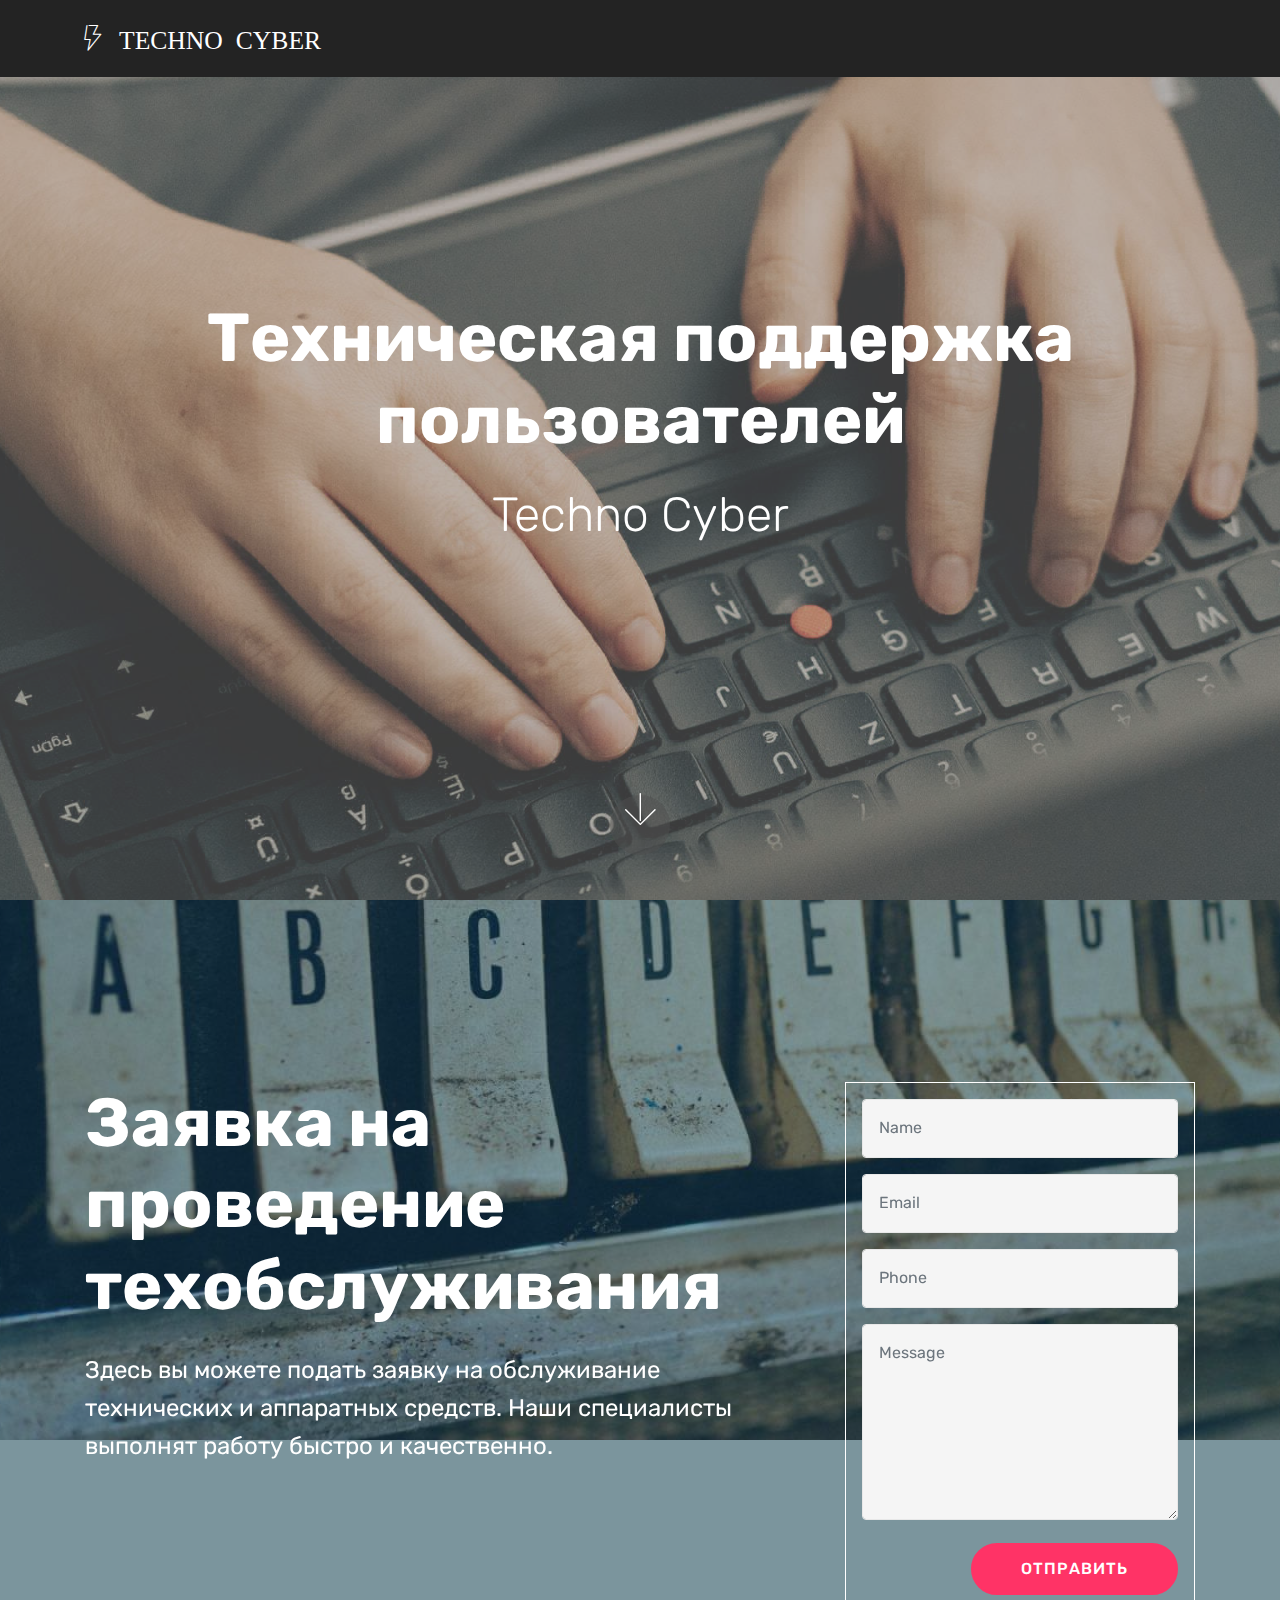
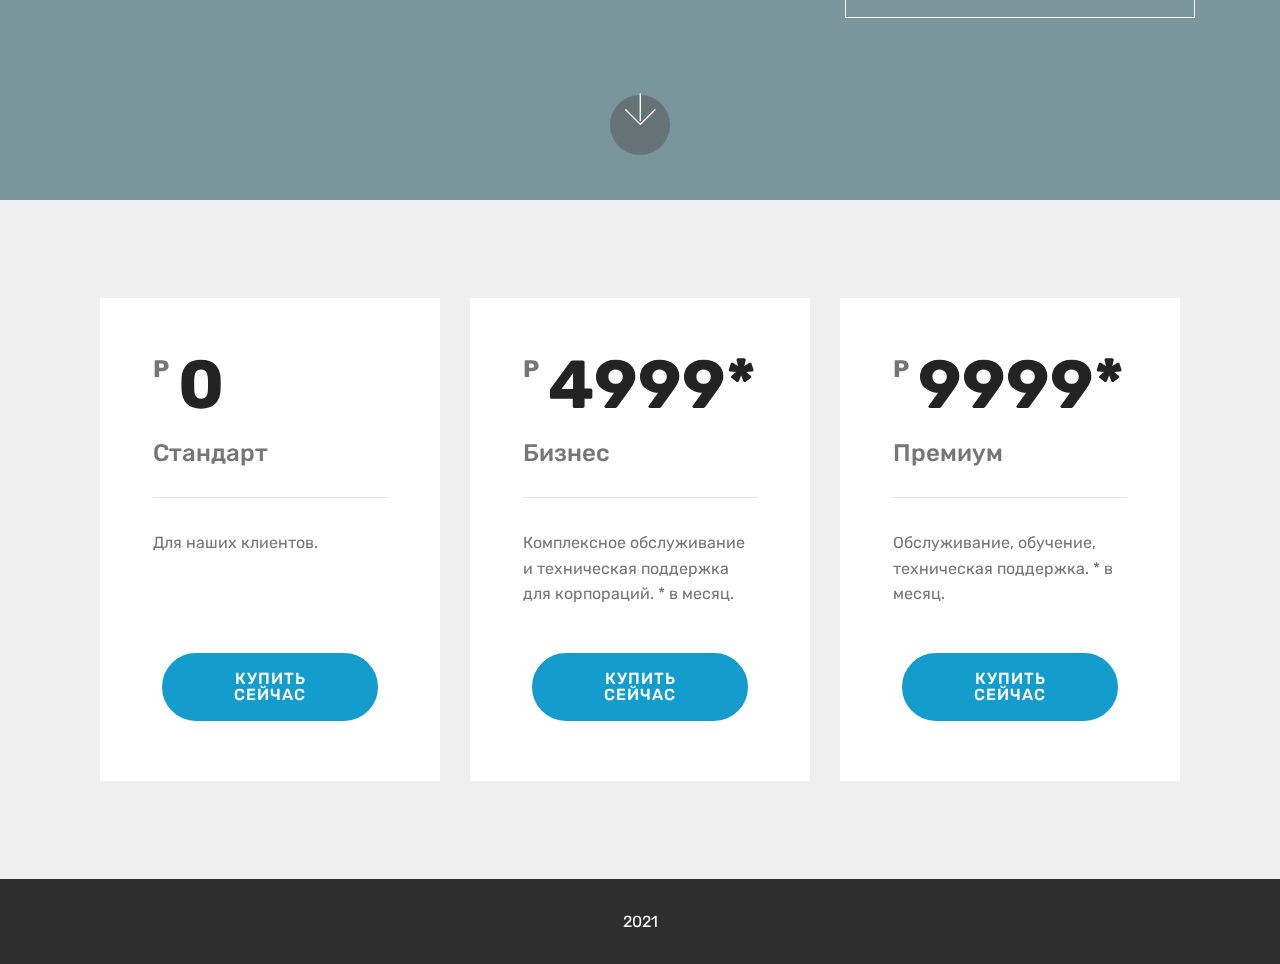
==== index.html @ b13d2615 "Add files via upload" ====
<!DOCTYPE html>
<html >
<head>
  <!-- Site made with Mobirise Website Builder v4.7.2, https://mobirise.com -->
  <meta charset="UTF-8">
  <meta http-equiv="X-UA-Compatible" content="IE=edge">
  <meta name="generator" content="Mobirise v4.7.2, mobirise.com">
  <meta name="viewport" content="width=device-width, initial-scale=1, minimum-scale=1">
  <link rel="shortcut icon" href="assets/images/logo2.png" type="image/x-icon">
  <meta name="description" content="">
  <title>Home</title>
  <link rel="stylesheet" href="assets/web/assets/mobirise-icons/mobirise-icons.css">
  <link rel="stylesheet" href="assets/tether/tether.min.css">
  <link rel="stylesheet" href="assets/soundcloud-plugin/style.css">
  <link rel="stylesheet" href="assets/bootstrap/css/bootstrap.min.css">
  <link rel="stylesheet" href="assets/bootstrap/css/bootstrap-grid.min.css">
  <link rel="stylesheet" href="assets/bootstrap/css/bootstrap-reboot.min.css">
  <link rel="stylesheet" href="assets/dropdown/css/style.css">
  <link rel="stylesheet" href="assets/theme/css/style.css">
  <link rel="stylesheet" href="assets/mobirise/css/mbr-additional.css" type="text/css">
  
  
  
</head>
<body>
  <section class="menu cid-sw8UmWkEYW" once="menu" id="menu2-1">

    

    <nav class="navbar navbar-expand beta-menu navbar-dropdown align-items-center navbar-fixed-top navbar-toggleable-sm">
        <button class="navbar-toggler navbar-toggler-right" type="button" data-toggle="collapse" data-target="#navbarSupportedContent" aria-controls="navbarSupportedContent" aria-expanded="false" aria-label="Toggle navigation">
            <div class="hamburger">
                <span></span>
                <span></span>
                <span></span>
                <span></span>
            </div>
        </button>
        <div class="menu-logo">
            <div class="navbar-brand">
                
                <span class="navbar-caption-wrap"><a class="navbar-caption text-white display-7" href="index.html"><span class="mbri-speed mbr-iconfont mbr-iconfont-btn" style="color: rgb(255, 255, 255);">&nbsp;TECHNO CYBER</span></a></span>
            </div>
        </div>
        <div class="collapse navbar-collapse" id="navbarSupportedContent">
            
            
        </div>
    </nav>
</section>

<section class="engine"><a href="https://mobirise.me/x">free css templates</a></section><section class="cid-sw8UijqK5A mbr-fullscreen mbr-parallax-background" id="header2-0">

    

    <div class="mbr-overlay" style="opacity: 0.5; background-color: rgb(118, 118, 118);"></div>

    <div class="container align-center">
        <div class="row justify-content-md-center">
            <div class="mbr-white col-md-10">
                <h1 class="mbr-section-title mbr-bold pb-3 mbr-fonts-style display-1">Техническая поддержка пользователей</h1>
                <h3 class="mbr-section-subtitle align-center mbr-light pb-3 mbr-fonts-style display-2">Techno Cyber</h3>
                <p class="mbr-text pb-3 mbr-fonts-style display-5"></p>
                
            </div>
        </div>
    </div>
    <div class="mbr-arrow hidden-sm-down" aria-hidden="true">
        <a href="#next">
            <i class="mbri-down mbr-iconfont"></i>
        </a>
    </div>
</section>

<section class="cid-sw8UwBXLgK mbr-fullscreen mbr-parallax-background" id="header15-2">

    

    <div class="mbr-overlay" style="opacity: 0.5; background-color: rgb(7, 59, 76);"></div>

    <div class="container align-right">
<div class="row">
    <div class="mbr-white col-lg-8 col-md-7 content-container">
        <h1 class="mbr-section-title mbr-bold pb-3 mbr-fonts-style display-1">Заявка на проведение техобслуживания</h1>
        <p class="mbr-text pb-3 mbr-fonts-style display-5">
            Здесь вы можете подать заявку на обслуживание технических и аппаратных средств. Наши специалисты выполнят работу быстро и качественно.</p>
    </div>
    <div class="col-lg-4 col-md-5">
    <div class="form-container">
        <div class="media-container-column" data-form-type="formoid">
            <div data-form-alert="" hidden="" class="align-center">Ваша заявка принета. В ближайшие пол часа с вами свяжется наш специалист.</div>
            <form class="mbr-form" action="https://mobirise.com/" method="post" data-form-title="Mobirise Form"><input type="hidden" name="email" data-form-email="true" value="nclxJMFZsSjLUZGWmzN0YoWgJhQ7F+QNt642mSMnhC0cFopZoaELncx9PFOfQGENkm3QKlNg+C3fiZIht64bEtbtnfQQzDGnlijWFHo2q7DhJPSSarcn8hDFBmTB50DP" data-form-field="Email">
                <div data-for="name">
                    <div class="form-group">
                        <input type="text" class="form-control px-3" name="name" data-form-field="Name" placeholder="Name" required="" id="name-header15-2">
                    </div>
                </div>
                <div data-for="email">
                    <div class="form-group">
                        <input type="email" class="form-control px-3" name="email" data-form-field="Email" placeholder="Email" required="" id="email-header15-2">
                    </div>
                </div>
                <div data-for="phone">
                    <div class="form-group">
                        <input type="tel" class="form-control px-3" name="phone" data-form-field="Phone" placeholder="Phone" id="phone-header15-2">
                    </div>
                </div>
                <div class="form-group" data-for="message">
                    <textarea type="text" class="form-control px-3" name="message" rows="7" placeholder="Message" data-form-field="Message" id="message-header15-2"></textarea>
                </div>
                <span class="input-group-btn"><button href="" type="submit" class="btn btn-secondary btn-form display-4">ОТПРАВИТЬ</button></span>
            </form>
        </div>
    </div>
    </div>
</div>
    </div>
    <div class="mbr-arrow hidden-sm-down" aria-hidden="true">
        <a href="#next">
            <i class="mbri-down mbr-iconfont"></i>
        </a>
    </div>
</section>

<section class="cid-sw8Zu3myHX" id="pricing-tables3-6">

    

    
    <div class="container">
        <div class="media-container-row">
            <div class=" col-12 col-lg-4 col-md-6 my-2">
                <div class="pricing">
                    <div class="plan-header">
                        <div class="plan-price">
                            <span class="price-value mbr-fonts-style display-5">Р&nbsp;</span>
                            <span class="price-figure mbr-fonts-style display-1">0</span>
                            <h3 class="plan-title mbr-fonts-style display-5">
                                Стандарт
                            </h3>
                            <hr>
                        </div>
                    </div>
                    <div class="plan-body">
                        <p class="mbr-text mbr-fonts-style display-7">
                            Для наших клиентов.<br><br><br></p>
                        <div class="mbr-section-btn pt-4 text-center"><a href="index.html" class="btn btn-primary display-4">КУПИТЬ СЕЙЧАС</a></div>
                    </div>
                </div>
            </div>

            <div class="col-12 col-lg-4 col-md-6 my-2">
                <div class="pricing">
                    <div class="plan-header">
                        <div class="plan-price">
                            <span class="price-value mbr-fonts-style display-5">Р&nbsp;</span>
                            <span class="price-figure mbr-fonts-style display-1">4999*</span>
                            <h3 class="plan-title mbr-fonts-style display-5">
                                Бизнес
                            </h3>
                            <hr>
                        </div>
                    </div>
                    <div class="plan-body">
                        <p class="mbr-text mbr-fonts-style display-7">
                            Комплексное обслуживание и техническая поддержка для корпораций. * в месяц.</p>
                        <div class="mbr-section-btn pt-4 text-center"><a href="index.html" class="btn btn-primary display-4">КУПИТЬ СЕЙЧАС</a></div>
                    </div>
                </div>
            </div>

            <div class="col-12 col-lg-4 col-md-6 my-2">
                <div class="pricing">
                    <div class="plan-header">
                        <div class="plan-price">
                            <span class="price-value mbr-fonts-style display-5">Р&nbsp;</span>
                            <span class="price-figure mbr-fonts-style display-1">9999*</span>
                            <h3 class="plan-title mbr-fonts-style display-5">
                                Премиум
                            </h3>
                            <hr>
                        </div>
                    </div>
                    <div class="plan-body ">
                        <p class="mbr-text mbr-fonts-style display-7">Обслуживание, обучение, техническая поддержка. * в месяц.<br></p>
                        <div class="mbr-section-btn pt-4 text-center"><a href="index.html" class="btn btn-primary display-4">КУПИТЬ СЕЙЧАС</a></div>
                    </div>
                </div>
            </div>

        </div>
    </div>
</section>

<section once="" class="cid-sw8UNbU6nE" id="footer6-5">

    

    

    <div class="container">
        <div class="media-container-row align-center mbr-white">
            <div class="col-12">
                <p class="mbr-text mb-0 mbr-fonts-style display-7">2021</p>
            </div>
        </div>
    </div>
</section>


  <script src="assets/web/assets/jquery/jquery.min.js"></script>
  <script src="assets/popper/popper.min.js"></script>
  <script src="assets/tether/tether.min.js"></script>
  <script src="assets/bootstrap/js/bootstrap.min.js"></script>
  <script src="assets/smoothscroll/smooth-scroll.js"></script>
  <script src="assets/dropdown/js/script.min.js"></script>
  <script src="assets/touchswipe/jquery.touch-swipe.min.js"></script>
  <script src="assets/parallax/jarallax.min.js"></script>
  <script src="assets/theme/js/script.js"></script>
  <script src="assets/formoid/formoid.min.js"></script>
  
  
</body>
</html>
---- assets/web/assets/mobirise-icons/mobirise-icons.css ----
@font-face {
  font-family: 'MobiriseIcons';
  src:  url('mobirise-icons.eot?spat4u');
  src:  url('mobirise-icons.eot?spat4u#iefix') format('embedded-opentype'),
    url('mobirise-icons.ttf?spat4u') format('truetype'),
    url('mobirise-icons.woff?spat4u') format('woff'),
    url('mobirise-icons.svg?spat4u#MobiriseIcons') format('svg');
  font-weight: normal;
  font-style: normal;
}

[class^="mbri-"], [class*=" mbri-"] {
  /* use !important to prevent issues with browser extensions that change fonts */
  font-family: MobiriseIcons !important;
  speak: none;
  font-style: normal;
  font-weight: normal;
  font-variant: normal;
  text-transform: none;
  line-height: 1;

  /* Better Font Rendering =========== */
  -webkit-font-smoothing: antialiased;
  -moz-osx-font-smoothing: grayscale;
}

.mbri-add-submenu:before {
  content: "\e900";
}
.mbri-alert:before {
  content: "\e901";
}
.mbri-align-center:before {
  content: "\e902";
}
.mbri-align-justify:before {
  content: "\e903";
}
.mbri-align-left:before {
  content: "\e904";
}
.mbri-align-right:before {
  content: "\e905";
}
.mbri-android:before {
  content: "\e906";
}
.mbri-apple:before {
  content: "\e907";
}
.mbri-arrow-down:before {
  content: "\e908";
}
.mbri-arrow-next:before {
  content: "\e909";
}
.mbri-arrow-prev:before {
  content: "\e90a";
}
.mbri-arrow-up:before {
  content: "\e90b";
}
.mbri-bold:before {
  content: "\e90c";
}
.mbri-bookmark:before {
  content: "\e90d";
}
.mbri-bootstrap:before {
  content: "\e90e";
}
.mbri-briefcase:before {
  content: "\e90f";
}
.mbri-browse:before {
  content: "\e910";
}
.mbri-bulleted-list:before {
  content: "\e911";
}
.mbri-calendar:before {
  content: "\e912";
}
.mbri-camera:before {
  content: "\e913";
}
.mbri-cart-add:before {
  content: "\e914";
}
.mbri-cart-full:before {
  content: "\e915";
}
.mbri-cash:before {
  content: "\e916";
}
.mbri-change-style:before {
  content: "\e917";
}
.mbri-chat:before {
  content: "\e918";
}
.mbri-clock:before {
  content: "\e919";
}
.mbri-close:before {
  content: "\e91a";
}
.mbri-cloud:before {
  content: "\e91b";
}
.mbri-code:before {
  content: "\e91c";
}
.mbri-contact-form:before {
  content: "\e91d";
}
.mbri-credit-card:before {
  content: "\e91e";
}
.mbri-cursor-click:before {
  content: "\e91f";
}
.mbri-cust-feedback:before {
  content: "\e920";
}
.mbri-database:before {
  content: "\e921";
}
.mbri-delivery:before {
  content: "\e922";
}
.mbri-desktop:before {
  content: "\e923";
}
.mbri-devices:before {
  content: "\e924";
}
.mbri-down:before {
  content: "\e925";
}
.mbri-download:before {
  content: "\e989";
}
.mbri-drag-n-drop:before {
  content: "\e927";
}
.mbri-drag-n-drop2:before {
  content: "\e928";
}
.mbri-edit:before {
  content: "\e929";
}
.mbri-edit2:before {
  content: "\e92a";
}
.mbri-error:before {
  content: "\e92b";
}
.mbri-extension:before {
  content: "\e92c";
}
.mbri-features:before {
  content: "\e92d";
}
.mbri-file:before {
  content: "\e92e";
}
.mbri-flag:before {
  content: "\e92f";
}
.mbri-folder:before {
  content: "\e930";
}
.mbri-gift:before {
  content: "\e931";
}
.mbri-github:before {
  content: "\e932";
}
.mbri-globe:before {
  content: "\e933";
}
.mbri-globe-2:before {
  content: "\e934";
}
.mbri-growing-chart:before {
  content: "\e935";
}
.mbri-hearth:before {
  content: "\e936";
}
.mbri-help:before {
  content: "\e937";
}
.mbri-home:before {
  content: "\e938";
}
.mbri-hot-cup:before {
  content: "\e939";
}
.mbri-idea:before {
  content: "\e93a";
}
.mbri-image-gallery:before {
  content: "\e93b";
}
.mbri-image-slider:before {
  content: "\e93c";
}
.mbri-info:before {
  content: "\e93d";
}
.mbri-italic:before {
  content: "\e93e";
}
.mbri-key:before {
  content: "\e93f";
}
.mbri-laptop:before {
  content: "\e940";
}
.mbri-layers:before {
  content: "\e941";
}
.mbri-left-right:before {
  content: "\e942";
}
.mbri-left:before {
  content: "\e943";
}
.mbri-letter:before {
  content: "\e944";
}
.mbri-like:before {
  content: "\e945";
}
.mbri-link:before {
  content: "\e946";
}
.mbri-lock:before {
  content: "\e947";
}
.mbri-login:before {
  content: "\e948";
}
.mbri-logout:before {
  content: "\e949";
}
.mbri-magic-stick:before {
  content: "\e94a";
}
.mbri-map-pin:before {
  content: "\e94b";
}
.mbri-menu:before {
  content: "\e94c";
}
.mbri-mobile:before {
  content: "\e94d";
}
.mbri-mobile2:before {
  content: "\e94e";
}
.mbri-mobirise:before {
  content: "\e94f";
}
.mbri-more-horizontal:before {
  content: "\e950";
}
.mbri-more-vertical:before {
  content: "\e951";
}
.mbri-music:before {
  content: "\e952";
}
.mbri-new-file:before {
  content: "\e953";
}
.mbri-numbered-list:before {
  content: "\e954";
}
.mbri-opened-folder:before {
  content: "\e955";
}
.mbri-pages:before {
  content: "\e956";
}
.mbri-paper-plane:before {
  content: "\e957";
}
.mbri-paperclip:before {
  content: "\e958";
}
.mbri-photo:before {
  content: "\e959";
}
.mbri-photos:before {
  content: "\e95a";
}
.mbri-pin:before {
  content: "\e95b";
}
.mbri-play:before {
  content: "\e95c";
}
.mbri-plus:before {
  content: "\e95d";
}
.mbri-preview:before {
  content: "\e95e";
}
.mbri-print:before {
  content: "\e95f";
}
.mbri-protect:before {
  content: "\e960";
}
.mbri-question:before {
  content: "\e961";
}
.mbri-quote-left:before {
  content: "\e962";
}
.mbri-quote-right:before {
  content: "\e963";
}
.mbri-refresh:before {
  content: "\e964";
}
.mbri-responsive:before {
  content: "\e965";
}
.mbri-right:before {
  content: "\e966";
}
.mbri-rocket:before {
  content: "\e967";
}
.mbri-sad-face:before {
  content: "\e968";
}
.mbri-sale:before {
  content: "\e969";
}
.mbri-save:before {
  content: "\e96a";
}
.mbri-search:before {
  content: "\e96b";
}
.mbri-setting:before {
  content: "\e96c";
}
.mbri-setting2:before {
  content: "\e96d";
}
.mbri-setting3:before {
  content: "\e96e";
}
.mbri-share:before {
  content: "\e96f";
}
.mbri-shopping-bag:before {
  content: "\e970";
}
.mbri-shopping-basket:before {
  content: "\e971";
}
.mbri-shopping-cart:before {
  content: "\e972";
}
.mbri-sites:before {
  content: "\e973";
}
.mbri-smile-face:before {
  content: "\e974";
}
.mbri-speed:before {
  content: "\e975";
}
.mbri-star:before {
  content: "\e976";
}
.mbri-success:before {
  content: "\e977";
}
.mbri-sun:before {
  content: "\e978";
}
.mbri-sun2:before {
  content: "\e979";
}
.mbri-tablet:before {
  content: "\e97a";
}
.mbri-tablet-vertical:before {
  content: "\e97b";
}
.mbri-target:before {
  content: "\e97c";
}
.mbri-timer:before {
  content: "\e97d";
}
.mbri-to-ftp:before {
  content: "\e97e";
}
.mbri-to-local-drive:before {
  content: "\e97f";
}
.mbri-touch-swipe:before {
  content: "\e980";
}
.mbri-touch:before {
  content: "\e981";
}
.mbri-trash:before {
  content: "\e982";
}
.mbri-underline:before {
  content: "\e983";
}
.mbri-unlink:before {
  content: "\e984";
}
.mbri-unlock:before {
  content: "\e985";
}
.mbri-up-down:before {
  content: "\e986";
}
.mbri-up:before {
  content: "\e987";
}
.mbri-update:before {
  content: "\e988";
}
.mbri-upload:before {
 content: "\e926"; 
}
.mbri-user:before {
  content: "\e98a";
}
.mbri-user2:before {
  content: "\e98b";
}
.mbri-users:before {
  content: "\e98c";
}
.mbri-video:before {
  content: "\e98d";
}
.mbri-video-play:before {
  content: "\e98e";
}
.mbri-watch:before {
  content: "\e98f";
}
.mbri-website-theme:before {
  content: "\e990";
}
.mbri-wifi:before {
  content: "\e991";
}
.mbri-windows:before {
  content: "\e992";
}
.mbri-zoom-out:before {
  content: "\e993";
}
.mbri-redo:before {
  content: "\e994";
}
.mbri-undo:before {
  content: "\e995";
}
---- assets/soundcloud-plugin/style.css ----
.addons-container {
  position: relative;
  margin-left: auto;
  margin-right: auto;
  padding-right: 15px;
  padding-left: 15px; }
  @media (min-width: 576px) {
    .addons-container {
      padding-right: 15px;
      padding-left: 15px; } }
  @media (min-width: 768px) {
    .addons-container {
      padding-right: 15px;
      padding-left: 15px; } }
  @media (min-width: 992px) {
    .addons-container {
      padding-right: 15px;
      padding-left: 15px; } }
  @media (min-width: 1200px) {
    .addons-container {
      padding-right: 15px;
      padding-left: 15px; } }
  @media (min-width: 576px) {
    .addons-container {
      width: 540px;
      max-width: 100%; } }
  @media (min-width: 768px) {
    .addons-container {
      width: 720px;
      max-width: 100%; } }
  @media (min-width: 992px) {
    .addons-container {
      width: 960px;
      max-width: 100%; } }
  @media (min-width: 1200px) {
    .addons-container {
      width: 1140px;
      max-width: 100%; } }

.addons-container-inner{
    position: relative;
    width: 100%;
    min-height: 1px;
    padding-right: 15px;
    padding-left: 15px;
}
@media (min-width: 567px) {
    .addons-container-inner{
        -ms-flex: 0 0 66.666667%;
        flex: 0 0 66.666667%;
        max-width: 66.666667%;
    }
}
.addons-row{
    display: flex;
    justify-content:center;
}
---- assets/dropdown/css/style.css ----
.navbar-dropdown {
  left: 0;
  padding: 0;
  position: absolute;
  right: 0;
  top: 0;
  transition: all 0.45s ease;
  z-index: 1030;
  background: #282828; }
  .navbar-dropdown .navbar-logo {
    margin-right: 0.8rem;
    transition: margin 0.3s ease-in-out;
    vertical-align: middle; }
    .navbar-dropdown .navbar-logo img {
      height: 3.125rem;
      transition: all 0.3s ease-in-out; }
    .navbar-dropdown .navbar-logo.mbr-iconfont {
      font-size: 3.125rem;
      line-height: 3.125rem; }
  .navbar-dropdown .navbar-caption {
    font-weight: 700;
    white-space: normal;
    vertical-align: -4px;
    line-height: 3.125rem !important; }
    .navbar-dropdown .navbar-caption, .navbar-dropdown .navbar-caption:hover {
      color: inherit;
      text-decoration: none; }
  .navbar-dropdown .mbr-iconfont + .navbar-caption {
    vertical-align: -1px; }
  .navbar-dropdown.navbar-fixed-top {
    position: fixed; }
  .navbar-dropdown .navbar-brand span {
    vertical-align: -4px; }
  .navbar-dropdown.bg-color.transparent {
    background: none; }
  .navbar-dropdown.navbar-short .navbar-brand {
    padding: 0.625rem 0; }
    .navbar-dropdown.navbar-short .navbar-brand span {
      vertical-align: -1px; }
  .navbar-dropdown.navbar-short .navbar-caption {
    line-height: 2.375rem !important;
    vertical-align: -2px; }
  .navbar-dropdown.navbar-short .navbar-logo {
    margin-right: 0.5rem; }
    .navbar-dropdown.navbar-short .navbar-logo img {
      height: 2.375rem; }
    .navbar-dropdown.navbar-short .navbar-logo.mbr-iconfont {
      font-size: 2.375rem;
      line-height: 2.375rem; }
  .navbar-dropdown.navbar-short .mbr-table-cell {
    height: 3.625rem; }
  .navbar-dropdown .navbar-close {
    left: 0.6875rem;
    position: fixed;
    top: 0.75rem;
    z-index: 1000; }
  .navbar-dropdown .hamburger-icon {
    content: "";
    display: inline-block;
    vertical-align: middle;
    width: 16px;
    -webkit-box-shadow: 0 -6px 0 1px #282828,0 0 0 1px #282828,0 6px 0 1px #282828;
    -moz-box-shadow: 0 -6px 0 1px #282828,0 0 0 1px #282828,0 6px 0 1px #282828;
    box-shadow: 0 -6px 0 1px #282828,0 0 0 1px #282828,0 6px 0 1px #282828; }

.dropdown-menu .dropdown-toggle[data-toggle="dropdown-submenu"]::after {
  border-bottom: 0.35em solid transparent;
  border-left: 0.35em solid;
  border-right: 0;
  border-top: 0.35em solid transparent;
  margin-left: 0.3rem; }

.dropdown-menu .dropdown-item:focus {
  outline: 0; }

.nav-dropdown {
  font-size: 0.75rem;
  font-weight: 500;
  height: auto !important; }
  .nav-dropdown .nav-btn {
    padding-left: 1rem; }
  .nav-dropdown .link {
    margin: .667em 1.667em;
    font-weight: 500;
    padding: 0;
    transition: color .2s ease-in-out; }
    .nav-dropdown .link.dropdown-toggle {
      margin-right: 2.583em; }
      .nav-dropdown .link.dropdown-toggle::after {
        margin-left: .25rem;
        border-top: 0.35em solid;
        border-right: 0.35em solid transparent;
        border-left: 0.35em solid transparent;
        border-bottom: 0; }
      .nav-dropdown .link.dropdown-toggle[aria-expanded="true"] {
        margin: 0;
        padding: 0.667em 3.263em  0.667em 1.667em; }
  .nav-dropdown .link::after,
  .nav-dropdown .dropdown-item::after {
    color: inherit; }
  .nav-dropdown .btn {
    font-size: 0.75rem;
    font-weight: 700;
    letter-spacing: 0;
    margin-bottom: 0;
    padding-left: 1.25rem;
    padding-right: 1.25rem; }
  .nav-dropdown .dropdown-menu {
    border-radius: 0;
    border: 0;
    left: 0;
    margin: 0;
    padding-bottom: 1.25rem;
    padding-top: 1.25rem;
    position: relative; }
  .nav-dropdown .dropdown-submenu {
    margin-left: 0.125rem;
    top: 0; }
  .nav-dropdown .dropdown-item {
    font-weight: 500;
    line-height: 2;
    padding: 0.3846em 4.615em 0.3846em 1.5385em;
    position: relative;
    transition: color .2s ease-in-out, background-color .2s ease-in-out; }
    .nav-dropdown .dropdown-item::after {
      margin-top: -0.3077em;
      position: absolute;
      right: 1.1538em;
      top: 50%; }
    .nav-dropdown .dropdown-item:focus, .nav-dropdown .dropdown-item:hover {
      background: none; }

@media (max-width: 767px) {
  .nav-dropdown.navbar-toggleable-sm {
    bottom: 0;
    display: none;
    left: 0;
    overflow-x: hidden;
    position: fixed;
    top: 0;
    transform: translateX(-100%);
    -ms-transform: translateX(-100%);
    -webkit-transform: translateX(-100%);
    width: 18.75rem;
    z-index: 999; } }
.nav-dropdown.navbar-toggleable-xl {
  bottom: 0;
  display: none;
  left: 0;
  overflow-x: hidden;
  position: fixed;
  top: 0;
  transform: translateX(-100%);
  -ms-transform: translateX(-100%);
  -webkit-transform: translateX(-100%);
  width: 18.75rem;
  z-index: 999; }

.nav-dropdown-sm {
  display: block !important;
  overflow-x: hidden;
  overflow: auto;
  padding-top: 3.875rem; }
  .nav-dropdown-sm::after {
    content: "";
    display: block;
    height: 3rem;
    width: 100%; }
  .nav-dropdown-sm.collapse.in ~ .navbar-close {
    display: block !important; }
  .nav-dropdown-sm.collapsing, .nav-dropdown-sm.collapse.in {
    transform: translateX(0);
    -ms-transform: translateX(0);
    -webkit-transform: translateX(0);
    transition: all 0.25s ease-out;
    -webkit-transition: all 0.25s ease-out;
    background: #282828; }
  .nav-dropdown-sm.collapsing[aria-expanded="false"] {
    transform: translateX(-100%);
    -ms-transform: translateX(-100%);
    -webkit-transform: translateX(-100%); }
  .nav-dropdown-sm .nav-item {
    display: block;
    margin-left: 0 !important;
    padding-left: 0; }
  .nav-dropdown-sm .link,
  .nav-dropdown-sm .dropdown-item {
    border-top: 1px dotted rgba(255, 255, 255, 0.1);
    font-size: 0.8125rem;
    line-height: 1.6;
    margin: 0 !important;
    padding: 0.875rem 2.4rem 0.875rem 1.5625rem !important;
    position: relative;
    white-space: normal; }
    .nav-dropdown-sm .link:focus, .nav-dropdown-sm .link:hover,
    .nav-dropdown-sm .dropdown-item:focus,
    .nav-dropdown-sm .dropdown-item:hover {
      background: rgba(0, 0, 0, 0.2) !important;
      color: #c0a375; }
  .nav-dropdown-sm .nav-btn {
    position: relative;
    padding: 1.5625rem 1.5625rem 0 1.5625rem; }
    .nav-dropdown-sm .nav-btn::before {
      border-top: 1px dotted rgba(255, 255, 255, 0.1);
      content: "";
      left: 0;
      position: absolute;
      top: 0;
      width: 100%; }
    .nav-dropdown-sm .nav-btn + .nav-btn {
      padding-top: 0.625rem; }
      .nav-dropdown-sm .nav-btn + .nav-btn::before {
        display: none; }
  .nav-dropdown-sm .btn {
    padding: 0.625rem 0; }
  .nav-dropdown-sm .dropdown-toggle[data-toggle="dropdown-submenu"]::after {
    margin-left: .25rem;
    border-top: 0.35em solid;
    border-right: 0.35em solid transparent;
    border-left: 0.35em solid transparent;
    border-bottom: 0; }
  .nav-dropdown-sm .dropdown-toggle[data-toggle="dropdown-submenu"][aria-expanded="true"]::after {
    border-top: 0;
    border-right: 0.35em solid transparent;
    border-left: 0.35em solid transparent;
    border-bottom: 0.35em solid; }
  .nav-dropdown-sm .dropdown-menu {
    margin: 0;
    padding: 0;
    position: relative;
    top: 0;
    left: 0;
    width: 100%;
    border: 0;
    float: none;
    border-radius: 0;
    background: none; }
  .nav-dropdown-sm .dropdown-submenu {
    left: 100%;
    margin-left: 0.125rem;
    margin-top: -1.25rem;
    top: 0; }

.navbar-toggleable-sm .nav-dropdown .dropdown-menu {
  position: absolute; }

.navbar-toggleable-sm .nav-dropdown .dropdown-submenu {
  left: 100%;
  margin-left: 0.125rem;
  margin-top: -1.25rem;
  top: 0; }

.navbar-toggleable-sm.opened .nav-dropdown .dropdown-menu {
  position: relative; }

.navbar-toggleable-sm.opened .nav-dropdown .dropdown-submenu {
  left: 0;
  margin-left: 00rem;
  margin-top: 0rem;
  top: 0; }

.is-builder .nav-dropdown.collapsing {
  transition: none !important; }

/*# sourceMappingURL=style.css.map */
---- assets/theme/css/style.css ----
/*!
 * Mobirise v4 theme (https://mobirise.com/)
 * Copyright 2017 Mobirise
 */
section {
  background-color: #eeeeee; }

section,
.container,
.container-fluid {
  position: relative;
  word-wrap: break-word; }

a.mbr-iconfont:hover {
  text-decoration: none; }

.article .lead p, .article .lead ul, .article .lead ol, .article .lead pre, .article .lead blockquote {
  margin-bottom: 0; }

a {
  font-style: normal;
  font-weight: 400;
  cursor: pointer; }
  a, a:hover {
    text-decoration: none; }

figure {
  margin-bottom: 0; }

body {
  color: #232323; }

h1, h2, h3, h4, h5, h6,
.h1, .h2, .h3, .h4, .h5, .h6,
.display-1, .display-2, .display-3, .display-4 {
  line-height: 1;
  word-break: break-word;
  word-wrap: break-word; }

b, strong {
  font-weight: bold; }

blockquote {
  padding: 10px 0 10px 20px;
  position: relative;
  border-left: 2px solid;
  border-color: #ff3366; }

input:-webkit-autofill, input:-webkit-autofill:hover, input:-webkit-autofill:focus, input:-webkit-autofill:active {
  transition-delay: 9999s;
  transition-property: background-color, color; }

textarea[type="hidden"] {
  display: none; }

body {
  position: relative; }

section {
  background-position: 50% 50%;
  background-repeat: no-repeat;
  background-size: cover; }
  section .mbr-background-video,
  section .mbr-background-video-preview {
    position: absolute;
    bottom: 0;
    left: 0;
    right: 0;
    top: 0; }

.hidden {
  visibility: hidden; }

.mbr-z-index20 {
  z-index: 20; }

/*! Base colors */
.mbr-white {
  color: #ffffff; }

.mbr-black {
  color: #000000; }

.mbr-bg-white {
  background-color: #ffffff; }

.mbr-bg-black {
  background-color: #000000; }

/*! Text-aligns */
.align-left {
  text-align: left; }

.align-center {
  text-align: center; }

.align-right {
  text-align: right; }

@media (max-width: 767px) {
  .align-left, .align-center, .align-right, .mbr-section-btn, .mbr-section-title {
    text-align: center; } }
/*! Font-weight  */
.mbr-light {
  font-weight: 300; }

.mbr-regular {
  font-weight: 400; }

.mbr-semibold {
  font-weight: 500; }

.mbr-bold {
  font-weight: 700; }

/*! Media  */
.media-size-item {
  -webkit-flex: 1 1 auto;
  -moz-flex: 1 1 auto;
  -ms-flex: 1 1 auto;
  -o-flex: 1 1 auto;
  flex: 1 1 auto; }

.media-content {
  -webkit-flex-basis: 100%;
  flex-basis: 100%; }

.media-container-row {
  display: -ms-flexbox;
  display: -webkit-flex;
  display: flex;
  -webkit-flex-direction: row;
  -ms-flex-direction: row;
  flex-direction: row;
  -webkit-flex-wrap: wrap;
  -ms-flex-wrap: wrap;
  flex-wrap: wrap;
  -webkit-justify-content: center;
  -ms-flex-pack: center;
  justify-content: center;
  -webkit-align-content: center;
  -ms-flex-line-pack: center;
  align-content: center;
  -webkit-align-items: start;
  -ms-flex-align: start;
  align-items: start; }
  .media-container-row .media-size-item {
    width: 400px; }

.media-container-column {
  display: -ms-flexbox;
  display: -webkit-flex;
  display: flex;
  -webkit-flex-direction: column;
  -ms-flex-direction: column;
  flex-direction: column;
  -webkit-flex-wrap: wrap;
  -ms-flex-wrap: wrap;
  flex-wrap: wrap;
  -webkit-justify-content: center;
  -ms-flex-pack: center;
  justify-content: center;
  -webkit-align-content: center;
  -ms-flex-line-pack: center;
  align-content: center;
  -webkit-align-items: stretch;
  -ms-flex-align: stretch;
  align-items: stretch; }
  .media-container-column > * {
    width: 100%; }

@media (min-width: 992px) {
  .media-container-row {
    -webkit-flex-wrap: nowrap;
    -ms-flex-wrap: nowrap;
    flex-wrap: nowrap; } }
figure {
  overflow: hidden; }

figure[mbr-media-size] {
  transition: width 0.1s; }

.mbr-figure img, .mbr-figure iframe {
  display: block;
  width: 100%; }

.card {
  background-color: transparent;
  border: none; }

.card-img {
  text-align: center;
  flex-shrink: 0; }

.media {
  max-width: 100%;
  margin: 0 auto; }

.mbr-figure {
  -ms-flex-item-align: center;
  -ms-grid-row-align: center;
  -webkit-align-self: center;
  align-self: center; }

.media-container > div {
  max-width: 100%; }

.mbr-figure img, .card-img img {
  width: 100%; }

@media (max-width: 991px) {
  .media-size-item {
    width: auto !important; }

  .media {
    width: auto; }

  .mbr-figure {
    width: 100% !important; } }
/*! Buttons */
.mbr-section-btn {
  margin-left: -.25rem;
  margin-right: -.25rem;
  font-size: 0; }

nav .mbr-section-btn {
  margin-left: 0rem;
  margin-right: 0rem; }

/*! Btn icon margin */
.btn .mbr-iconfont, .btn.btn-sm .mbr-iconfont {
  cursor: pointer;
  margin-right: 0.5rem; }

.btn.btn-md .mbr-iconfont, .btn.btn-md .mbr-iconfont {
  margin-right: 0.8rem; }

.mbr-regular {
  font-weight: 400; }

.mbr-semibold {
  font-weight: 500; }

.mbr-bold {
  font-weight: 700; }

[type="submit"] {
  -webkit-appearance: none; }

/*! Full-screen */
.mbr-fullscreen .mbr-overlay {
  min-height: 100vh; }

.mbr-fullscreen {
  display: flex;
  display: -webkit-flex;
  display: -moz-flex;
  display: -ms-flex;
  display: -o-flex;
  align-items: center;
  -webkit-align-items: center;
  min-height: 100vh;
  padding-top: 3rem;
  padding-bottom: 3rem; }

/*! Map */
.map {
  height: 25rem;
  position: relative; }
  .map iframe {
    width: 100%;
    height: 100%; }

/* Form */
.form-asterisk {
  font-family: initial;
  position: absolute;
  top: -2px;
  font-weight: normal; }

/*! Scroll to top arrow */
.mbr-arrow-up {
  bottom: 25px;
  right: 90px;
  position: fixed;
  text-align: right;
  z-index: 5000;
  color: #ffffff;
  font-size: 32px;
  transform: rotate(180deg);
  -webkit-transform: rotate(180deg); }

.mbr-arrow-up a {
  background: rgba(0, 0, 0, 0.2);
  border-radius: 3px;
  color: #fff;
  display: inline-block;
  height: 60px;
  width: 60px;
  outline-style: none !important;
  position: relative;
  text-decoration: none;
  transition: all .3s ease-in-out;
  cursor: pointer;
  text-align: center; }
  .mbr-arrow-up a:hover {
    background-color: rgba(0, 0, 0, 0.4); }
  .mbr-arrow-up a i {
    line-height: 60px; }

.mbr-arrow-up-icon {
  display: block;
  color: #fff; }

.mbr-arrow-up-icon::before {
  content: "\203a";
  display: inline-block;
  font-family: serif;
  font-size: 32px;
  line-height: 1;
  font-style: normal;
  position: relative;
  top: 6px;
  left: -4px;
  -webkit-transform: rotate(-90deg);
  transform: rotate(-90deg); }

/*! Arrow Down */
.mbr-arrow {
  position: absolute;
  bottom: 45px;
  left: 50%;
  width: 60px;
  height: 60px;
  cursor: pointer;
  background-color: rgba(80, 80, 80, 0.5);
  border-radius: 50%;
  -webkit-transform: translateX(-50%);
  transform: translateX(-50%); }
  .mbr-arrow > a {
    display: inline-block;
    text-decoration: none;
    outline-style: none;
    -webkit-animation: arrowdown 1.7s ease-in-out infinite;
    animation: arrowdown 1.7s ease-in-out infinite; }
    .mbr-arrow > a > i {
      position: absolute;
      top: -2px;
      left: 15px;
      font-size: 2rem; }

@keyframes arrowdown {
  0% {
    transform: translateY(0px);
    -webkit-transform: translateY(0px); }
  50% {
    transform: translateY(-5px);
    -webkit-transform: translateY(-5px); }
  100% {
    transform: translateY(0px);
    -webkit-transform: translateY(0px); } }
@-webkit-keyframes arrowdown {
  0% {
    transform: translateY(0px);
    -webkit-transform: translateY(0px); }
  50% {
    transform: translateY(-5px);
    -webkit-transform: translateY(-5px); }
  100% {
    transform: translateY(0px);
    -webkit-transform: translateY(0px); } }
@media (max-width: 500px) {
  .mbr-arrow-up {
    left: 50%;
    right: auto;
    transform: translateX(-50%) rotate(180deg);
    -webkit-transform: translateX(-50%) rotate(180deg); } }
/*Gradients animation*/
@keyframes gradient-animation {
  from {
    background-position: 0% 100%;
    animation-timing-function: ease-in-out; }
  to {
    background-position: 100% 0%;
    animation-timing-function: ease-in-out; } }
@-webkit-keyframes gradient-animation {
  from {
    background-position: 0% 100%;
    animation-timing-function: ease-in-out; }
  to {
    background-position: 100% 0%;
    animation-timing-function: ease-in-out; } }
.bg-gradient {
  background-size: 200% 200%;
  animation: gradient-animation 5s infinite alternate;
  -webkit-animation: gradient-animation 5s infinite alternate; }

.menu .navbar-brand {
  display: -webkit-flex; }
  .menu .navbar-brand span {
    display: flex;
    display: -webkit-flex; }
  .menu .navbar-brand .navbar-caption-wrap {
    display: -webkit-flex; }
  .menu .navbar-brand .navbar-logo img {
    display: -webkit-flex; }
@media (min-width: 768px) and (max-width: 991px) {
  .menu .navbar-toggleable-sm .navbar-nav {
    display: -webkit-box;
    display: -webkit-flex;
    display: -ms-flexbox; } }
@media (min-width: 992px) {
  .menu .navbar-nav.nav-dropdown {
    display: -webkit-flex; }
  .menu .navbar-toggleable-sm .navbar-collapse {
    display: -webkit-flex !important; } }

/*# sourceMappingURL=style.css.map */
.engine {
	position: absolute;
	text-indent: -2400px;
	text-align: center;
	padding: 0;
	top: 0;
	left: -2400px;
}
---- assets/mobirise/css/mbr-additional.css ----
@import url(https://fonts.googleapis.com/css?family=Rubik:300,300i,400,400i,500,500i,700,700i,900,900i);





body {
  font-style: normal;
  line-height: 1.5;
}
.mbr-section-title {
  font-style: normal;
  line-height: 1.2;
}
.mbr-section-subtitle {
  line-height: 1.3;
}
.mbr-text {
  font-style: normal;
  line-height: 1.6;
}
.display-1 {
  font-family: 'Rubik', sans-serif;
  font-size: 4.25rem;
}
.display-1 > .mbr-iconfont {
  font-size: 6.8rem;
}
.display-2 {
  font-family: 'Rubik', sans-serif;
  font-size: 3rem;
}
.display-2 > .mbr-iconfont {
  font-size: 4.8rem;
}
.display-4 {
  font-family: 'Rubik', sans-serif;
  font-size: 1rem;
}
.display-4 > .mbr-iconfont {
  font-size: 1.6rem;
}
.display-5 {
  font-family: 'Rubik', sans-serif;
  font-size: 1.5rem;
}
.display-5 > .mbr-iconfont {
  font-size: 2.4rem;
}
.display-7 {
  font-family: 'Rubik', sans-serif;
  font-size: 1rem;
}
.display-7 > .mbr-iconfont {
  font-size: 1.6rem;
}
/* ---- Fluid typography for mobile devices ---- */
/* 1.4 - font scale ratio ( bootstrap == 1.42857 ) */
/* 100vw - current viewport width */
/* (48 - 20)  48 == 48rem == 768px, 20 == 20rem == 320px(minimal supported viewport) */
/* 0.65 - min scale variable, may vary */
@media (max-width: 768px) {
  .display-1 {
    font-size: 3.4rem;
    font-size: calc( 2.1374999999999997rem + (4.25 - 2.1374999999999997) * ((100vw - 20rem) / (48 - 20)));
    line-height: calc( 1.4 * (2.1374999999999997rem + (4.25 - 2.1374999999999997) * ((100vw - 20rem) / (48 - 20))));
  }
  .display-2 {
    font-size: 2.4rem;
    font-size: calc( 1.7rem + (3 - 1.7) * ((100vw - 20rem) / (48 - 20)));
    line-height: calc( 1.4 * (1.7rem + (3 - 1.7) * ((100vw - 20rem) / (48 - 20))));
  }
  .display-4 {
    font-size: 0.8rem;
    font-size: calc( 1rem + (1 - 1) * ((100vw - 20rem) / (48 - 20)));
    line-height: calc( 1.4 * (1rem + (1 - 1) * ((100vw - 20rem) / (48 - 20))));
  }
  .display-5 {
    font-size: 1.2rem;
    font-size: calc( 1.175rem + (1.5 - 1.175) * ((100vw - 20rem) / (48 - 20)));
    line-height: calc( 1.4 * (1.175rem + (1.5 - 1.175) * ((100vw - 20rem) / (48 - 20))));
  }
}
/* Buttons */
.btn {
  font-weight: 500;
  border-width: 2px;
  font-style: normal;
  letter-spacing: 1px;
  margin: .4rem .8rem;
  white-space: normal;
  -webkit-transition: all 0.3s ease-in-out;
  -moz-transition: all 0.3s ease-in-out;
  transition: all 0.3s ease-in-out;
  padding: 1rem 3rem;
  border-radius: 3px;
  display: inline-flex;
  align-items: center;
  justify-content: center;
  word-break: break-word;
}
.btn-sm {
  font-weight: 500;
  letter-spacing: 1px;
  -webkit-transition: all 0.3s ease-in-out;
  -moz-transition: all 0.3s ease-in-out;
  transition: all 0.3s ease-in-out;
  padding: 0.6rem 1.5rem;
  border-radius: 3px;
}
.btn-md {
  font-weight: 500;
  letter-spacing: 1px;
  margin: .4rem .8rem !important;
  -webkit-transition: all 0.3s ease-in-out;
  -moz-transition: all 0.3s ease-in-out;
  transition: all 0.3s ease-in-out;
  padding: 1rem 3rem;
  border-radius: 3px;
}
.btn-lg {
  font-weight: 500;
  letter-spacing: 1px;
  margin: .4rem .8rem !important;
  -webkit-transition: all 0.3s ease-in-out;
  -moz-transition: all 0.3s ease-in-out;
  transition: all 0.3s ease-in-out;
  padding: 1.2rem 3.2rem;
  border-radius: 3px;
}
.bg-primary {
  background-color: #149dcc !important;
}
.bg-success {
  background-color: #f7ed4a !important;
}
.bg-info {
  background-color: #82786e !important;
}
.bg-warning {
  background-color: #879a9f !important;
}
.bg-danger {
  background-color: #b1a374 !important;
}
.btn-primary,
.btn-primary:active {
  background-color: #149dcc !important;
  border-color: #149dcc !important;
  color: #ffffff !important;
}
.btn-primary:hover,
.btn-primary:focus,
.btn-primary.focus,
.btn-primary.active {
  color: #ffffff !important;
  background-color: #0d6786 !important;
  border-color: #0d6786 !important;
}
.btn-primary.disabled,
.btn-primary:disabled {
  color: #ffffff !important;
  background-color: #0d6786 !important;
  border-color: #0d6786 !important;
}
.btn-secondary,
.btn-secondary:active {
  background-color: #ff3366 !important;
  border-color: #ff3366 !important;
  color: #ffffff !important;
}
.btn-secondary:hover,
.btn-secondary:focus,
.btn-secondary.focus,
.btn-secondary.active {
  color: #ffffff !important;
  background-color: #e50039 !important;
  border-color: #e50039 !important;
}
.btn-secondary.disabled,
.btn-secondary:disabled {
  color: #ffffff !important;
  background-color: #e50039 !important;
  border-color: #e50039 !important;
}
.btn-info,
.btn-info:active {
  background-color: #82786e !important;
  border-color: #82786e !important;
  color: #ffffff !important;
}
.btn-info:hover,
.btn-info:focus,
.btn-info.focus,
.btn-info.active {
  color: #ffffff !important;
  background-color: #59524b !important;
  border-color: #59524b !important;
}
.btn-info.disabled,
.btn-info:disabled {
  color: #ffffff !important;
  background-color: #59524b !important;
  border-color: #59524b !important;
}
.btn-success,
.btn-success:active {
  background-color: #f7ed4a !important;
  border-color: #f7ed4a !important;
  color: #3f3c03 !important;
}
.btn-success:hover,
.btn-success:focus,
.btn-success.focus,
.btn-success.active {
  color: #3f3c03 !important;
  background-color: #eadd0a !important;
  border-color: #eadd0a !important;
}
.btn-success.disabled,
.btn-success:disabled {
  color: #3f3c03 !important;
  background-color: #eadd0a !important;
  border-color: #eadd0a !important;
}
.btn-warning,
.btn-warning:active {
  background-color: #879a9f !important;
  border-color: #879a9f !important;
  color: #ffffff !important;
}
.btn-warning:hover,
.btn-warning:focus,
.btn-warning.focus,
.btn-warning.active {
  color: #ffffff !important;
  background-color: #617479 !important;
  border-color: #617479 !important;
}
.btn-warning.disabled,
.btn-warning:disabled {
  color: #ffffff !important;
  background-color: #617479 !important;
  border-color: #617479 !important;
}
.btn-danger,
.btn-danger:active {
  background-color: #b1a374 !important;
  border-color: #b1a374 !important;
  color: #ffffff !important;
}
.btn-danger:hover,
.btn-danger:focus,
.btn-danger.focus,
.btn-danger.active {
  color: #ffffff !important;
  background-color: #8b7d4e !important;
  border-color: #8b7d4e !important;
}
.btn-danger.disabled,
.btn-danger:disabled {
  color: #ffffff !important;
  background-color: #8b7d4e !important;
  border-color: #8b7d4e !important;
}
.btn-white {
  color: #333333 !important;
}
.btn-white,
.btn-white:active {
  background-color: #ffffff !important;
  border-color: #ffffff !important;
  color: #808080 !important;
}
.btn-white:hover,
.btn-white:focus,
.btn-white.focus,
.btn-white.active {
  color: #808080 !important;
  background-color: #d9d9d9 !important;
  border-color: #d9d9d9 !important;
}
.btn-white.disabled,
.btn-white:disabled {
  color: #808080 !important;
  background-color: #d9d9d9 !important;
  border-color: #d9d9d9 !important;
}
.btn-black,
.btn-black:active {
  background-color: #333333 !important;
  border-color: #333333 !important;
  color: #ffffff !important;
}
.btn-black:hover,
.btn-black:focus,
.btn-black.focus,
.btn-black.active {
  color: #ffffff !important;
  background-color: #0d0d0d !important;
  border-color: #0d0d0d !important;
}
.btn-black.disabled,
.btn-black:disabled {
  color: #ffffff !important;
  background-color: #0d0d0d !important;
  border-color: #0d0d0d !important;
}
.btn-primary-outline,
.btn-primary-outline:active {
  background: none;
  border-color: #0b566f;
  color: #0b566f;
}
.btn-primary-outline:hover,
.btn-primary-outline:focus,
.btn-primary-outline.focus,
.btn-primary-outline.active {
  color: #ffffff;
  background-color: #149dcc;
  border-color: #149dcc;
}
.btn-primary-outline.disabled,
.btn-primary-outline:disabled {
  color: #ffffff !important;
  background-color: #149dcc !important;
  border-color: #149dcc !important;
}
.btn-secondary-outline,
.btn-secondary-outline:active {
  background: none;
  border-color: #cc0033;
  color: #cc0033;
}
.btn-secondary-outline:hover,
.btn-secondary-outline:focus,
.btn-secondary-outline.focus,
.btn-secondary-outline.active {
  color: #ffffff;
  background-color: #ff3366;
  border-color: #ff3366;
}
.btn-secondary-outline.disabled,
.btn-secondary-outline:disabled {
  color: #ffffff !important;
  background-color: #ff3366 !important;
  border-color: #ff3366 !important;
}
.btn-info-outline,
.btn-info-outline:active {
  background: none;
  border-color: #4b453f;
  color: #4b453f;
}
.btn-info-outline:hover,
.btn-info-outline:focus,
.btn-info-outline.focus,
.btn-info-outline.active {
  color: #ffffff;
  background-color: #82786e;
  border-color: #82786e;
}
.btn-info-outline.disabled,
.btn-info-outline:disabled {
  color: #ffffff !important;
  background-color: #82786e !important;
  border-color: #82786e !important;
}
.btn-success-outline,
.btn-success-outline:active {
  background: none;
  border-color: #d2c609;
  color: #d2c609;
}
.btn-success-outline:hover,
.btn-success-outline:focus,
.btn-success-outline.focus,
.btn-success-outline.active {
  color: #3f3c03;
  background-color: #f7ed4a;
  border-color: #f7ed4a;
}
.btn-success-outline.disabled,
.btn-success-outline:disabled {
  color: #3f3c03 !important;
  background-color: #f7ed4a !important;
  border-color: #f7ed4a !important;
}
.btn-warning-outline,
.btn-warning-outline:active {
  background: none;
  border-color: #55666b;
  color: #55666b;
}
.btn-warning-outline:hover,
.btn-warning-outline:focus,
.btn-warning-outline.focus,
.btn-warning-outline.active {
  color: #ffffff;
  background-color: #879a9f;
  border-color: #879a9f;
}
.btn-warning-outline.disabled,
.btn-warning-outline:disabled {
  color: #ffffff !important;
  background-color: #879a9f !important;
  border-color: #879a9f !important;
}
.btn-danger-outline,
.btn-danger-outline:active {
  background: none;
  border-color: #7a6e45;
  color: #7a6e45;
}
.btn-danger-outline:hover,
.btn-danger-outline:focus,
.btn-danger-outline.focus,
.btn-danger-outline.active {
  color: #ffffff;
  background-color: #b1a374;
  border-color: #b1a374;
}
.btn-danger-outline.disabled,
.btn-danger-outline:disabled {
  color: #ffffff !important;
  background-color: #b1a374 !important;
  border-color: #b1a374 !important;
}
.btn-black-outline,
.btn-black-outline:active {
  background: none;
  border-color: #000000;
  color: #000000;
}
.btn-black-outline:hover,
.btn-black-outline:focus,
.btn-black-outline.focus,
.btn-black-outline.active {
  color: #ffffff;
  background-color: #333333;
  border-color: #333333;
}
.btn-black-outline.disabled,
.btn-black-outline:disabled {
  color: #ffffff !important;
  background-color: #333333 !important;
  border-color: #333333 !important;
}
.btn-white-outline,
.btn-white-outline:active,
.btn-white-outline.active {
  background: none;
  border-color: #ffffff;
  color: #ffffff;
}
.btn-white-outline:hover,
.btn-white-outline:focus,
.btn-white-outline.focus {
  color: #333333;
  background-color: #ffffff;
  border-color: #ffffff;
}
.text-primary {
  color: #149dcc !important;
}
.text-secondary {
  color: #ff3366 !important;
}
.text-success {
  color: #f7ed4a !important;
}
.text-info {
  color: #82786e !important;
}
.text-warning {
  color: #879a9f !important;
}
.text-danger {
  color: #b1a374 !important;
}
.text-white {
  color: #ffffff !important;
}
.text-black {
  color: #000000 !important;
}
a.text-primary:hover,
a.text-primary:focus {
  color: #0b566f !important;
}
a.text-secondary:hover,
a.text-secondary:focus {
  color: #cc0033 !important;
}
a.text-success:hover,
a.text-success:focus {
  color: #d2c609 !important;
}
a.text-info:hover,
a.text-info:focus {
  color: #4b453f !important;
}
a.text-warning:hover,
a.text-warning:focus {
  color: #55666b !important;
}
a.text-danger:hover,
a.text-danger:focus {
  color: #7a6e45 !important;
}
a.text-white:hover,
a.text-white:focus {
  color: #b3b3b3 !important;
}
a.text-black:hover,
a.text-black:focus {
  color: #4d4d4d !important;
}
.alert-success {
  background-color: #70c770;
}
.alert-info {
  background-color: #82786e;
}
.alert-warning {
  background-color: #879a9f;
}
.alert-danger {
  background-color: #b1a374;
}
.mbr-section-btn a.btn:not(.btn-form) {
  border-radius: 100px;
}
.mbr-section-btn a.btn:not(.btn-form):hover,
.mbr-section-btn a.btn:not(.btn-form):focus {
  box-shadow: none !important;
}
.mbr-section-btn a.btn:not(.btn-form):hover,
.mbr-section-btn a.btn:not(.btn-form):focus {
  box-shadow: 0 10px 40px 0 rgba(0, 0, 0, 0.2) !important;
  -webkit-box-shadow: 0 10px 40px 0 rgba(0, 0, 0, 0.2) !important;
}
.mbr-gallery-filter li a {
  border-radius: 100px !important;
}
.mbr-gallery-filter li.active .btn {
  background-color: #149dcc;
  border-color: #149dcc;
  color: #ffffff;
}
.mbr-gallery-filter li.active .btn:focus {
  box-shadow: none;
}
.nav-tabs .nav-link {
  border-radius: 100px !important;
}
.btn-form {
  border-radius: 0;
}
.btn-form:hover {
  cursor: pointer;
}
a,
a:hover {
  color: #149dcc;
}
.mbr-plan-header.bg-primary .mbr-plan-subtitle,
.mbr-plan-header.bg-primary .mbr-plan-price-desc {
  color: #b4e6f8;
}
.mbr-plan-header.bg-success .mbr-plan-subtitle,
.mbr-plan-header.bg-success .mbr-plan-price-desc {
  color: #ffffff;
}
.mbr-plan-header.bg-info .mbr-plan-subtitle,
.mbr-plan-header.bg-info .mbr-plan-price-desc {
  color: #beb8b2;
}
.mbr-plan-header.bg-warning .mbr-plan-subtitle,
.mbr-plan-header.bg-warning .mbr-plan-price-desc {
  color: #ced6d8;
}
.mbr-plan-header.bg-danger .mbr-plan-subtitle,
.mbr-plan-header.bg-danger .mbr-plan-price-desc {
  color: #dfd9c6;
}
/* Scroll to top button*/
.scrollToTop_wraper {
  display: none;
}
#scrollToTop a i:before {
  content: '';
  position: absolute;
  height: 40%;
  top: 25%;
  background: #fff;
  width: 2px;
  left: calc(50% - 1px);
}
#scrollToTop a i:after {
  content: '';
  position: absolute;
  display: block;
  border-top: 2px solid #fff;
  border-right: 2px solid #fff;
  width: 40%;
  height: 40%;
  left: 30%;
  bottom: 30%;
  transform: rotate(135deg);
}
/* Others*/
.note-check a[data-value=Rubik] {
  font-style: normal;
}
.mbr-arrow a {
  color: #ffffff;
}
@media (max-width: 767px) {
  .mbr-arrow {
    display: none;
  }
}
.form-control-label {
  position: relative;
  cursor: pointer;
  margin-bottom: .357em;
  padding: 0;
}
.alert {
  color: #ffffff;
  border-radius: 0;
  border: 0;
  font-size: .875rem;
  line-height: 1.5;
  margin-bottom: 1.875rem;
  padding: 1.25rem;
  position: relative;
}
.alert.alert-form::after {
  background-color: inherit;
  bottom: -7px;
  content: "";
  display: block;
  height: 14px;
  left: 50%;
  margin-left: -7px;
  position: absolute;
  transform: rotate(45deg);
  width: 14px;
}
.form-control {
  background-color: #f5f5f5;
  box-shadow: none;
  color: #565656;
  font-family: 'Rubik', sans-serif;
  font-size: 1rem;
  line-height: 1.43;
  min-height: 3.5em;
  padding: 1.07em .5em;
}
.form-control > .mbr-iconfont {
  font-size: 1.6rem;
}
.form-control,
.form-control:focus {
  border: 1px solid #e8e8e8;
}
.form-active .form-control:invalid {
  border-color: red;
}
.mbr-overlay {
  background-color: #000;
  bottom: 0;
  left: 0;
  opacity: .5;
  position: absolute;
  right: 0;
  top: 0;
  z-index: 0;
}
blockquote {
  font-style: italic;
  padding: 10px 0 10px 20px;
  font-size: 1.09rem;
  position: relative;
  border-color: #149dcc;
  border-width: 3px;
}
ul,
ol,
pre,
blockquote {
  margin-bottom: 2.3125rem;
}
pre {
  background: #f4f4f4;
  padding: 10px 24px;
  white-space: pre-wrap;
}
.inactive {
  -webkit-user-select: none;
  -moz-user-select: none;
  -ms-user-select: none;
  user-select: none;
  pointer-events: none;
  -webkit-user-drag: none;
  user-drag: none;
}
.mbr-section__comments .row {
  justify-content: center;
}
/* Forms */
.mbr-form .btn {
  margin: .4rem 0;
}
.mbr-form .input-group-btn a.btn {
  border-radius: 100px !important;
}
.mbr-form .input-group-btn a.btn:hover {
  box-shadow: 0 10px 40px 0 rgba(0, 0, 0, 0.2);
}
.mbr-form .input-group-btn button[type="submit"] {
  border-radius: 100px !important;
  padding: 1rem 3rem;
}
.mbr-form .input-group-btn button[type="submit"]:hover {
  box-shadow: 0 10px 40px 0 rgba(0, 0, 0, 0.2);
}
.form2 .form-control {
  border-top-left-radius: 100px;
  border-bottom-left-radius: 100px;
}
.form2 .input-group-btn a.btn {
  border-top-left-radius: 0 !important;
  border-bottom-left-radius: 0 !important;
}
.form2 .input-group-btn button[type="submit"] {
  border-top-left-radius: 0 !important;
  border-bottom-left-radius: 0 !important;
}
.form3 input[type="email"] {
  border-radius: 100px !important;
}
@media (max-width: 349px) {
  .form2 input[type="email"] {
    border-radius: 100px !important;
  }
  .form2 .input-group-btn a.btn {
    border-radius: 100px !important;
  }
  .form2 .input-group-btn button[type="submit"] {
    border-radius: 100px !important;
  }
}
@media (max-width: 767px) {
  .btn {
    font-size: .75rem !important;
  }
  .btn .mbr-iconfont {
    font-size: 1rem !important;
  }
}
/* Social block */
.btn-social {
  font-size: 20px;
  border-radius: 50%;
  padding: 0;
  width: 44px;
  height: 44px;
  line-height: 44px;
  text-align: center;
  position: relative;
  border: 2px solid #c0a375;
  border-color: #149dcc;
  color: #232323;
  cursor: pointer;
}
.btn-social i {
  top: 0;
  line-height: 44px;
  width: 44px;
}
.btn-social:hover {
  color: #fff;
  background: #149dcc;
}
.btn-social + .btn {
  margin-left: .1rem;
}
/* Footer */
.mbr-footer-content li::before,
.mbr-footer .mbr-contacts li::before {
  background: #149dcc;
}
.mbr-footer-content li a:hover,
.mbr-footer .mbr-contacts li a:hover {
  color: #149dcc;
}
.footer3 input[type="email"],
.footer4 input[type="email"] {
  border-radius: 100px !important;
}
.footer3 .input-group-btn a.btn,
.footer4 .input-group-btn a.btn {
  border-radius: 100px !important;
}
.footer3 .input-group-btn button[type="submit"],
.footer4 .input-group-btn button[type="submit"] {
  border-radius: 100px !important;
}
/* Headers*/
.header13 .form-inline input[type="email"],
.header14 .form-inline input[type="email"] {
  border-radius: 100px;
}
.header13 .form-inline input[type="text"],
.header14 .form-inline input[type="text"] {
  border-radius: 100px;
}
.header13 .form-inline input[type="tel"],
.header14 .form-inline input[type="tel"] {
  border-radius: 100px;
}
.header13 .form-inline a.btn,
.header14 .form-inline a.btn {
  border-radius: 100px;
}
.header13 .form-inline button,
.header14 .form-inline button {
  border-radius: 100px !important;
}
.offset-1 {
  margin-left: 8.33333%;
}
.offset-2 {
  margin-left: 16.66667%;
}
.offset-3 {
  margin-left: 25%;
}
.offset-4 {
  margin-left: 33.33333%;
}
.offset-5 {
  margin-left: 41.66667%;
}
.offset-6 {
  margin-left: 50%;
}
.offset-7 {
  margin-left: 58.33333%;
}
.offset-8 {
  margin-left: 66.66667%;
}
.offset-9 {
  margin-left: 75%;
}
.offset-10 {
  margin-left: 83.33333%;
}
.offset-11 {
  margin-left: 91.66667%;
}
@media (min-width: 576px) {
  .offset-sm-0 {
    margin-left: 0%;
  }
  .offset-sm-1 {
    margin-left: 8.33333%;
  }
  .offset-sm-2 {
    margin-left: 16.66667%;
  }
  .offset-sm-3 {
    margin-left: 25%;
  }
  .offset-sm-4 {
    margin-left: 33.33333%;
  }
  .offset-sm-5 {
    margin-left: 41.66667%;
  }
  .offset-sm-6 {
    margin-left: 50%;
  }
  .offset-sm-7 {
    margin-left: 58.33333%;
  }
  .offset-sm-8 {
    margin-left: 66.66667%;
  }
  .offset-sm-9 {
    margin-left: 75%;
  }
  .offset-sm-10 {
    margin-left: 83.33333%;
  }
  .offset-sm-11 {
    margin-left: 91.66667%;
  }
}
@media (min-width: 768px) {
  .offset-md-0 {
    margin-left: 0%;
  }
  .offset-md-1 {
    margin-left: 8.33333%;
  }
  .offset-md-2 {
    margin-left: 16.66667%;
  }
  .offset-md-3 {
    margin-left: 25%;
  }
  .offset-md-4 {
    margin-left: 33.33333%;
  }
  .offset-md-5 {
    margin-left: 41.66667%;
  }
  .offset-md-6 {
    margin-left: 50%;
  }
  .offset-md-7 {
    margin-left: 58.33333%;
  }
  .offset-md-8 {
    margin-left: 66.66667%;
  }
  .offset-md-9 {
    margin-left: 75%;
  }
  .offset-md-10 {
    margin-left: 83.33333%;
  }
  .offset-md-11 {
    margin-left: 91.66667%;
  }
}
@media (min-width: 992px) {
  .offset-lg-0 {
    margin-left: 0%;
  }
  .offset-lg-1 {
    margin-left: 8.33333%;
  }
  .offset-lg-2 {
    margin-left: 16.66667%;
  }
  .offset-lg-3 {
    margin-left: 25%;
  }
  .offset-lg-4 {
    margin-left: 33.33333%;
  }
  .offset-lg-5 {
    margin-left: 41.66667%;
  }
  .offset-lg-6 {
    margin-left: 50%;
  }
  .offset-lg-7 {
    margin-left: 58.33333%;
  }
  .offset-lg-8 {
    margin-left: 66.66667%;
  }
  .offset-lg-9 {
    margin-left: 75%;
  }
  .offset-lg-10 {
    margin-left: 83.33333%;
  }
  .offset-lg-11 {
    margin-left: 91.66667%;
  }
}
@media (min-width: 1200px) {
  .offset-xl-0 {
    margin-left: 0%;
  }
  .offset-xl-1 {
    margin-left: 8.33333%;
  }
  .offset-xl-2 {
    margin-left: 16.66667%;
  }
  .offset-xl-3 {
    margin-left: 25%;
  }
  .offset-xl-4 {
    margin-left: 33.33333%;
  }
  .offset-xl-5 {
    margin-left: 41.66667%;
  }
  .offset-xl-6 {
    margin-left: 50%;
  }
  .offset-xl-7 {
    margin-left: 58.33333%;
  }
  .offset-xl-8 {
    margin-left: 66.66667%;
  }
  .offset-xl-9 {
    margin-left: 75%;
  }
  .offset-xl-10 {
    margin-left: 83.33333%;
  }
  .offset-xl-11 {
    margin-left: 91.66667%;
  }
}
.navbar-toggler {
  -webkit-align-self: flex-start;
  -ms-flex-item-align: start;
  align-self: flex-start;
  padding: 0.25rem 0.75rem;
  font-size: 1.25rem;
  line-height: 1;
  background: transparent;
  border: 1px solid transparent;
  -webkit-border-radius: 0.25rem;
  border-radius: 0.25rem;
}
.navbar-toggler:focus,
.navbar-toggler:hover {
  text-decoration: none;
}
.navbar-toggler-icon {
  display: inline-block;
  width: 1.5em;
  height: 1.5em;
  vertical-align: middle;
  content: "";
  background: no-repeat center center;
  -webkit-background-size: 100% 100%;
  -o-background-size: 100% 100%;
  background-size: 100% 100%;
}
.navbar-toggler-left {
  position: absolute;
  left: 1rem;
}
.navbar-toggler-right {
  position: absolute;
  right: 1rem;
}
@media (max-width: 575px) {
  .navbar-toggleable .navbar-nav .dropdown-menu {
    position: static;
    float: none;
  }
  .navbar-toggleable > .container {
    padding-right: 0;
    padding-left: 0;
  }
}
@media (min-width: 576px) {
  .navbar-toggleable {
    -webkit-box-orient: horizontal;
    -webkit-box-direction: normal;
    -webkit-flex-direction: row;
    -ms-flex-direction: row;
    flex-direction: row;
    -webkit-flex-wrap: nowrap;
    -ms-flex-wrap: nowrap;
    flex-wrap: nowrap;
    -webkit-box-align: center;
    -webkit-align-items: center;
    -ms-flex-align: center;
    align-items: center;
  }
  .navbar-toggleable .navbar-nav {
    -webkit-box-orient: horizontal;
    -webkit-box-direction: normal;
    -webkit-flex-direction: row;
    -ms-flex-direction: row;
    flex-direction: row;
  }
  .navbar-toggleable .navbar-nav .nav-link {
    padding-right: .5rem;
    padding-left: .5rem;
  }
  .navbar-toggleable > .container {
    display: -webkit-box;
    display: -webkit-flex;
    display: -ms-flexbox;
    display: flex;
    -webkit-flex-wrap: nowrap;
    -ms-flex-wrap: nowrap;
    flex-wrap: nowrap;
    -webkit-box-align: center;
    -webkit-align-items: center;
    -ms-flex-align: center;
    align-items: center;
  }
  .navbar-toggleable .navbar-collapse {
    display: -webkit-box !important;
    display: -webkit-flex !important;
    display: -ms-flexbox !important;
    display: flex !important;
    width: 100%;
  }
  .navbar-toggleable .navbar-toggler {
    display: none;
  }
}
@media (max-width: 767px) {
  .navbar-toggleable-sm .navbar-nav .dropdown-menu {
    position: static;
    float: none;
  }
  .navbar-toggleable-sm > .container {
    padding-right: 0;
    padding-left: 0;
  }
}
@media (min-width: 768px) {
  .navbar-toggleable-sm {
    -webkit-box-orient: horizontal;
    -webkit-box-direction: normal;
    -webkit-flex-direction: row;
    -ms-flex-direction: row;
    flex-direction: row;
    -webkit-flex-wrap: nowrap;
    -ms-flex-wrap: nowrap;
    flex-wrap: nowrap;
    -webkit-box-align: center;
    -webkit-align-items: center;
    -ms-flex-align: center;
    align-items: center;
  }
  .navbar-toggleable-sm .navbar-nav {
    -webkit-box-orient: horizontal;
    -webkit-box-direction: normal;
    -webkit-flex-direction: row;
    -ms-flex-direction: row;
    flex-direction: row;
  }
  .navbar-toggleable-sm .navbar-nav .nav-link {
    padding-right: .5rem;
    padding-left: .5rem;
  }
  .navbar-toggleable-sm > .container {
    display: -webkit-box;
    display: -webkit-flex;
    display: -ms-flexbox;
    display: flex;
    -webkit-flex-wrap: nowrap;
    -ms-flex-wrap: nowrap;
    flex-wrap: nowrap;
    -webkit-box-align: center;
    -webkit-align-items: center;
    -ms-flex-align: center;
    align-items: center;
  }
  .navbar-toggleable-sm .navbar-collapse {
    display: -webkit-box !important;
    display: -webkit-flex !important;
    display: -ms-flexbox !important;
    display: flex !important;
    width: 100%;
  }
  .navbar-toggleable-sm .navbar-toggler {
    display: none;
  }
}
@media (max-width: 991px) {
  .navbar-toggleable-md .navbar-nav .dropdown-menu {
    position: static;
    float: none;
  }
  .navbar-toggleable-md > .container {
    padding-right: 0;
    padding-left: 0;
  }
}
@media (min-width: 992px) {
  .navbar-toggleable-md {
    -webkit-box-orient: horizontal;
    -webkit-box-direction: normal;
    -webkit-flex-direction: row;
    -ms-flex-direction: row;
    flex-direction: row;
    -webkit-flex-wrap: nowrap;
    -ms-flex-wrap: nowrap;
    flex-wrap: nowrap;
    -webkit-box-align: center;
    -webkit-align-items: center;
    -ms-flex-align: center;
    align-items: center;
  }
  .navbar-toggleable-md .navbar-nav {
    -webkit-box-orient: horizontal;
    -webkit-box-direction: normal;
    -webkit-flex-direction: row;
    -ms-flex-direction: row;
    flex-direction: row;
  }
  .navbar-toggleable-md .navbar-nav .nav-link {
    padding-right: .5rem;
    padding-left: .5rem;
  }
  .navbar-toggleable-md > .container {
    display: -webkit-box;
    display: -webkit-flex;
    display: -ms-flexbox;
    display: flex;
    -webkit-flex-wrap: nowrap;
    -ms-flex-wrap: nowrap;
    flex-wrap: nowrap;
    -webkit-box-align: center;
    -webkit-align-items: center;
    -ms-flex-align: center;
    align-items: center;
  }
  .navbar-toggleable-md .navbar-collapse {
    display: -webkit-box !important;
    display: -webkit-flex !important;
    display: -ms-flexbox !important;
    display: flex !important;
    width: 100%;
  }
  .navbar-toggleable-md .navbar-toggler {
    display: none;
  }
}
@media (max-width: 1199px) {
  .navbar-toggleable-lg .navbar-nav .dropdown-menu {
    position: static;
    float: none;
  }
  .navbar-toggleable-lg > .container {
    padding-right: 0;
    padding-left: 0;
  }
}
@media (min-width: 1200px) {
  .navbar-toggleable-lg {
    -webkit-box-orient: horizontal;
    -webkit-box-direction: normal;
    -webkit-flex-direction: row;
    -ms-flex-direction: row;
    flex-direction: row;
    -webkit-flex-wrap: nowrap;
    -ms-flex-wrap: nowrap;
    flex-wrap: nowrap;
    -webkit-box-align: center;
    -webkit-align-items: center;
    -ms-flex-align: center;
    align-items: center;
  }
  .navbar-toggleable-lg .navbar-nav {
    -webkit-box-orient: horizontal;
    -webkit-box-direction: normal;
    -webkit-flex-direction: row;
    -ms-flex-direction: row;
    flex-direction: row;
  }
  .navbar-toggleable-lg .navbar-nav .nav-link {
    padding-right: .5rem;
    padding-left: .5rem;
  }
  .navbar-toggleable-lg > .container {
    display: -webkit-box;
    display: -webkit-flex;
    display: -ms-flexbox;
    display: flex;
    -webkit-flex-wrap: nowrap;
    -ms-flex-wrap: nowrap;
    flex-wrap: nowrap;
    -webkit-box-align: center;
    -webkit-align-items: center;
    -ms-flex-align: center;
    align-items: center;
  }
  .navbar-toggleable-lg .navbar-collapse {
    display: -webkit-box !important;
    display: -webkit-flex !important;
    display: -ms-flexbox !important;
    display: flex !important;
    width: 100%;
  }
  .navbar-toggleable-lg .navbar-toggler {
    display: none;
  }
}
.navbar-toggleable-xl {
  -webkit-box-orient: horizontal;
  -webkit-box-direction: normal;
  -webkit-flex-direction: row;
  -ms-flex-direction: row;
  flex-direction: row;
  -webkit-flex-wrap: nowrap;
  -ms-flex-wrap: nowrap;
  flex-wrap: nowrap;
  -webkit-box-align: center;
  -webkit-align-items: center;
  -ms-flex-align: center;
  align-items: center;
}
.navbar-toggleable-xl .navbar-nav .dropdown-menu {
  position: static;
  float: none;
}
.navbar-toggleable-xl > .container {
  padding-right: 0;
  padding-left: 0;
}
.navbar-toggleable-xl .navbar-nav {
  -webkit-box-orient: horizontal;
  -webkit-box-direction: normal;
  -webkit-flex-direction: row;
  -ms-flex-direction: row;
  flex-direction: row;
}
.navbar-toggleable-xl .navbar-nav .nav-link {
  padding-right: .5rem;
  padding-left: .5rem;
}
.navbar-toggleable-xl > .container {
  display: -webkit-box;
  display: -webkit-flex;
  display: -ms-flexbox;
  display: flex;
  -webkit-flex-wrap: nowrap;
  -ms-flex-wrap: nowrap;
  flex-wrap: nowrap;
  -webkit-box-align: center;
  -webkit-align-items: center;
  -ms-flex-align: center;
  align-items: center;
}
.navbar-toggleable-xl .navbar-collapse {
  display: -webkit-box !important;
  display: -webkit-flex !important;
  display: -ms-flexbox !important;
  display: flex !important;
  width: 100%;
}
.navbar-toggleable-xl .navbar-toggler {
  display: none;
}
.card-img {
  width: auto;
}
.menu .navbar.collapsed:not(.beta-menu) {
  flex-direction: column;
}
.carousel-item.active,
.carousel-item-next,
.carousel-item-prev {
  display: -webkit-box;
  display: -webkit-flex;
  display: -ms-flexbox;
  display: flex;
}
.note-air-layout .dropup .dropdown-menu,
.note-air-layout .navbar-fixed-bottom .dropdown .dropdown-menu {
  bottom: initial !important;
}
html,
body {
  height: auto;
  min-height: 100vh;
}
.dropup .dropdown-toggle::after {
  display: none;
}
.cid-sw8UmWkEYW .navbar {
  background: #232323;
  transition: none;
  min-height: 77px;
  padding: .5rem 0;
}
.cid-sw8UmWkEYW .navbar-dropdown.bg-color.transparent.opened {
  background: #232323;
}
.cid-sw8UmWkEYW a {
  font-style: normal;
}
.cid-sw8UmWkEYW .nav-item span {
  padding-right: 0.4em;
  line-height: 0.5em;
  vertical-align: text-bottom;
  position: relative;
  text-decoration: none;
}
.cid-sw8UmWkEYW .nav-item a {
  display: flex;
  align-items: center;
  justify-content: center;
  padding: 0.7rem 0 !important;
  margin: 0rem .65rem !important;
}
.cid-sw8UmWkEYW .nav-item:focus,
.cid-sw8UmWkEYW .nav-link:focus {
  outline: none;
}
.cid-sw8UmWkEYW .btn {
  padding: 0.4rem 1.5rem;
  display: inline-flex;
  align-items: center;
}
.cid-sw8UmWkEYW .btn .mbr-iconfont {
  font-size: 1.6rem;
}
.cid-sw8UmWkEYW .menu-logo {
  margin-right: auto;
}
.cid-sw8UmWkEYW .menu-logo .navbar-brand {
  display: flex;
  margin-left: 5rem;
  padding: 0;
  transition: padding .2s;
  min-height: 3.8rem;
  align-items: center;
}
.cid-sw8UmWkEYW .menu-logo .navbar-brand .navbar-caption-wrap {
  display: flex;
  -webkit-align-items: center;
  align-items: center;
  word-break: break-word;
  min-width: 7rem;
  margin: .3rem 0;
}
.cid-sw8UmWkEYW .menu-logo .navbar-brand .navbar-caption-wrap .navbar-caption {
  line-height: 1.2rem !important;
  padding-right: 2rem;
}
.cid-sw8UmWkEYW .menu-logo .navbar-brand .navbar-logo {
  font-size: 4rem;
  transition: font-size 0.25s;
}
.cid-sw8UmWkEYW .menu-logo .navbar-brand .navbar-logo img {
  display: flex;
}
.cid-sw8UmWkEYW .menu-logo .navbar-brand .navbar-logo .mbr-iconfont {
  transition: font-size 0.25s;
}
.cid-sw8UmWkEYW .navbar-toggleable-sm .navbar-collapse {
  justify-content: flex-end;
  -webkit-justify-content: flex-end;
  padding-right: 5rem;
  width: auto;
}
.cid-sw8UmWkEYW .navbar-toggleable-sm .navbar-collapse .navbar-nav {
  flex-wrap: wrap;
  -webkit-flex-wrap: wrap;
  padding-left: 0;
}
.cid-sw8UmWkEYW .navbar-toggleable-sm .navbar-collapse .navbar-nav .nav-item {
  -webkit-align-self: center;
  align-self: center;
}
.cid-sw8UmWkEYW .navbar-toggleable-sm .navbar-collapse .navbar-buttons {
  padding-left: 0;
  padding-bottom: 0;
}
.cid-sw8UmWkEYW .dropdown .dropdown-menu {
  background: #232323;
  display: none;
  position: absolute;
  min-width: 5rem;
  padding-top: 1.4rem;
  padding-bottom: 1.4rem;
  text-align: left;
}
.cid-sw8UmWkEYW .dropdown .dropdown-menu .dropdown-item {
  width: auto;
  padding: 0.235em 1.5385em 0.235em 1.5385em !important;
}
.cid-sw8UmWkEYW .dropdown .dropdown-menu .dropdown-item::after {
  right: 0.5rem;
}
.cid-sw8UmWkEYW .dropdown .dropdown-menu .dropdown-submenu {
  margin: 0;
}
.cid-sw8UmWkEYW .dropdown.open > .dropdown-menu {
  display: block;
}
.cid-sw8UmWkEYW .navbar-toggleable-sm.opened:after {
  position: absolute;
  width: 100vw;
  height: 100vh;
  content: '';
  background-color: rgba(0, 0, 0, 0.1);
  left: 0;
  bottom: 0;
  transform: translateY(100%);
  -webkit-transform: translateY(100%);
  z-index: 1000;
}
.cid-sw8UmWkEYW .navbar.navbar-short {
  min-height: 60px;
  transition: all .2s;
}
.cid-sw8UmWkEYW .navbar.navbar-short .navbar-toggler-right {
  top: 20px;
}
.cid-sw8UmWkEYW .navbar.navbar-short .navbar-logo a {
  font-size: 2.5rem !important;
  line-height: 2.5rem;
  transition: font-size 0.25s;
}
.cid-sw8UmWkEYW .navbar.navbar-short .navbar-logo a .mbr-iconfont {
  font-size: 2.5rem !important;
}
.cid-sw8UmWkEYW .navbar.navbar-short .navbar-logo a img {
  height: 3rem !important;
}
.cid-sw8UmWkEYW .navbar.navbar-short .navbar-brand {
  min-height: 3rem;
}
.cid-sw8UmWkEYW button.navbar-toggler {
  width: 31px;
  height: 18px;
  cursor: pointer;
  transition: all .2s;
  top: 1.5rem;
  right: 1rem;
}
.cid-sw8UmWkEYW button.navbar-toggler:focus {
  outline: none;
}
.cid-sw8UmWkEYW button.navbar-toggler .hamburger span {
  position: absolute;
  right: 0;
  width: 30px;
  height: 2px;
  border-right: 5px;
  background-color: #333333;
}
.cid-sw8UmWkEYW button.navbar-toggler .hamburger span:nth-child(1) {
  top: 0;
  transition: all .2s;
}
.cid-sw8UmWkEYW button.navbar-toggler .hamburger span:nth-child(2) {
  top: 8px;
  transition: all .15s;
}
.cid-sw8UmWkEYW button.navbar-toggler .hamburger span:nth-child(3) {
  top: 8px;
  transition: all .15s;
}
.cid-sw8UmWkEYW button.navbar-toggler .hamburger span:nth-child(4) {
  top: 16px;
  transition: all .2s;
}
.cid-sw8UmWkEYW nav.opened .hamburger span:nth-child(1) {
  top: 8px;
  width: 0;
  opacity: 0;
  right: 50%;
  transition: all .2s;
}
.cid-sw8UmWkEYW nav.opened .hamburger span:nth-child(2) {
  -webkit-transform: rotate(45deg);
  transform: rotate(45deg);
  transition: all .25s;
}
.cid-sw8UmWkEYW nav.opened .hamburger span:nth-child(3) {
  -webkit-transform: rotate(-45deg);
  transform: rotate(-45deg);
  transition: all .25s;
}
.cid-sw8UmWkEYW nav.opened .hamburger span:nth-child(4) {
  top: 8px;
  width: 0;
  opacity: 0;
  right: 50%;
  transition: all .2s;
}
.cid-sw8UmWkEYW .collapsed.navbar-expand {
  flex-direction: column;
}
.cid-sw8UmWkEYW .collapsed .btn {
  display: flex;
}
.cid-sw8UmWkEYW .collapsed .navbar-collapse {
  display: none !important;
  padding-right: 0 !important;
}
.cid-sw8UmWkEYW .collapsed .navbar-collapse.collapsing,
.cid-sw8UmWkEYW .collapsed .navbar-collapse.show {
  display: block !important;
}
.cid-sw8UmWkEYW .collapsed .navbar-collapse.collapsing .navbar-nav,
.cid-sw8UmWkEYW .collapsed .navbar-collapse.show .navbar-nav {
  display: block;
  text-align: center;
}
.cid-sw8UmWkEYW .collapsed .navbar-collapse.collapsing .navbar-nav .nav-item,
.cid-sw8UmWkEYW .collapsed .navbar-collapse.show .navbar-nav .nav-item {
  clear: both;
}
.cid-sw8UmWkEYW .collapsed .navbar-collapse.collapsing .navbar-nav .nav-item:last-child,
.cid-sw8UmWkEYW .collapsed .navbar-collapse.show .navbar-nav .nav-item:last-child {
  margin-bottom: 1rem;
}
.cid-sw8UmWkEYW .collapsed .navbar-collapse.collapsing .navbar-buttons,
.cid-sw8UmWkEYW .collapsed .navbar-collapse.show .navbar-buttons {
  text-align: center;
}
.cid-sw8UmWkEYW .collapsed .navbar-collapse.collapsing .navbar-buttons:last-child,
.cid-sw8UmWkEYW .collapsed .navbar-collapse.show .navbar-buttons:last-child {
  margin-bottom: 1rem;
}
.cid-sw8UmWkEYW .collapsed button.navbar-toggler {
  display: block;
}
.cid-sw8UmWkEYW .collapsed .navbar-brand {
  margin-left: 1rem !important;
}
.cid-sw8UmWkEYW .collapsed .navbar-toggleable-sm {
  flex-direction: column;
  -webkit-flex-direction: column;
}
.cid-sw8UmWkEYW .collapsed .dropdown .dropdown-menu {
  width: 100%;
  text-align: center;
  position: relative;
  opacity: 0;
  display: block;
  height: 0;
  visibility: hidden;
  padding: 0;
  transition-duration: .5s;
  transition-property: opacity,padding,height;
}
.cid-sw8UmWkEYW .collapsed .dropdown.open > .dropdown-menu {
  position: relative;
  opacity: 1;
  height: auto;
  padding: 1.4rem 0;
  visibility: visible;
}
.cid-sw8UmWkEYW .collapsed .dropdown .dropdown-submenu {
  left: 0;
  text-align: center;
  width: 100%;
}
.cid-sw8UmWkEYW .collapsed .dropdown .dropdown-toggle[data-toggle="dropdown-submenu"]::after {
  margin-top: 0;
  position: inherit;
  right: 0;
  top: 50%;
  display: inline-block;
  width: 0;
  height: 0;
  margin-left: .3em;
  vertical-align: middle;
  content: "";
  border-top: .30em solid;
  border-right: .30em solid transparent;
  border-left: .30em solid transparent;
}
@media (max-width: 991px) {
  .cid-sw8UmWkEYW.navbar-expand {
    flex-direction: column;
  }
  .cid-sw8UmWkEYW img {
    height: 3.8rem !important;
  }
  .cid-sw8UmWkEYW .btn {
    display: flex;
  }
  .cid-sw8UmWkEYW button.navbar-toggler {
    display: block;
  }
  .cid-sw8UmWkEYW .navbar-brand {
    margin-left: 1rem !important;
  }
  .cid-sw8UmWkEYW .navbar-toggleable-sm {
    flex-direction: column;
    -webkit-flex-direction: column;
  }
  .cid-sw8UmWkEYW .navbar-collapse {
    display: none !important;
    padding-right: 0 !important;
  }
  .cid-sw8UmWkEYW .navbar-collapse.collapsing,
  .cid-sw8UmWkEYW .navbar-collapse.show {
    display: block !important;
  }
  .cid-sw8UmWkEYW .navbar-collapse.collapsing .navbar-nav,
  .cid-sw8UmWkEYW .navbar-collapse.show .navbar-nav {
    display: block;
    text-align: center;
  }
  .cid-sw8UmWkEYW .navbar-collapse.collapsing .navbar-nav .nav-item,
  .cid-sw8UmWkEYW .navbar-collapse.show .navbar-nav .nav-item {
    clear: both;
  }
  .cid-sw8UmWkEYW .navbar-collapse.collapsing .navbar-nav .nav-item:last-child,
  .cid-sw8UmWkEYW .navbar-collapse.show .navbar-nav .nav-item:last-child {
    margin-bottom: 1rem;
  }
  .cid-sw8UmWkEYW .navbar-collapse.collapsing .navbar-buttons,
  .cid-sw8UmWkEYW .navbar-collapse.show .navbar-buttons {
    text-align: center;
  }
  .cid-sw8UmWkEYW .navbar-collapse.collapsing .navbar-buttons:last-child,
  .cid-sw8UmWkEYW .navbar-collapse.show .navbar-buttons:last-child {
    margin-bottom: 1rem;
  }
  .cid-sw8UmWkEYW .dropdown .dropdown-menu {
    width: 100%;
    text-align: center;
    position: relative;
    opacity: 0;
    display: block;
    height: 0;
    visibility: hidden;
    padding: 0;
    transition-duration: .5s;
    transition-property: opacity,padding,height;
  }
  .cid-sw8UmWkEYW .dropdown.open > .dropdown-menu {
    position: relative;
    opacity: 1;
    height: auto;
    padding: 1.4rem 0;
    visibility: visible;
  }
  .cid-sw8UmWkEYW .dropdown .dropdown-submenu {
    left: 0;
    text-align: center;
    width: 100%;
  }
  .cid-sw8UmWkEYW .dropdown .dropdown-toggle[data-toggle="dropdown-submenu"]::after {
    margin-top: 0;
    position: inherit;
    right: 0;
    top: 50%;
    display: inline-block;
    width: 0;
    height: 0;
    margin-left: .3em;
    vertical-align: middle;
    content: "";
    border-top: .30em solid;
    border-right: .30em solid transparent;
    border-left: .30em solid transparent;
  }
}
@media (min-width: 767px) {
  .cid-sw8UmWkEYW .menu-logo {
    flex-shrink: 0;
  }
}
.cid-sw8UmWkEYW .navbar-collapse {
  flex-basis: auto;
}
.cid-sw8UmWkEYW .nav-link:hover,
.cid-sw8UmWkEYW .dropdown-item:hover {
  color: #767676 !important;
}
.cid-sw8UijqK5A {
  background-image: url("../../../assets/images/mbr-2-1620x1080.jpg");
}
.cid-sw8UijqK5A H1 {
  color: #ffffff;
}
.cid-sw8UwBXLgK {
  background-image: url("../../../assets/images/02.jpg");
}
.cid-sw8UwBXLgK .form-container {
  transition: all .2s;
  border: 1px solid #ffffff;
  padding: 1rem;
}
.cid-sw8UwBXLgK .input-group-btn {
  justify-content: center;
}
@media (min-width: 768px) {
  .cid-sw8UwBXLgK .content-container {
    padding-right: 5rem;
  }
}
.cid-sw8UwBXLgK H1 {
  text-align: left;
}
.cid-sw8UwBXLgK .mbr-text,
.cid-sw8UwBXLgK .mbr-section-btn {
  text-align: left;
}
.cid-sw8Zu3myHX {
  padding-top: 90px;
  padding-bottom: 90px;
  background-color: #efefef;
}
.cid-sw8Zu3myHX .pricing {
  padding: 3.3rem;
  color: #767676;
  background-color: #fff;
}
@media (max-width: 767px) {
  .cid-sw8Zu3myHX .pricing {
    padding: 1.5rem;
  }
}
.cid-sw8Zu3myHX .plan-header,
.cid-sw8Zu3myHX .plan-body {
  background-color: #fff;
}
.cid-sw8Zu3myHX .plan-title {
  margin-top: 1.4rem;
}
.cid-sw8Zu3myHX .price-figure {
  font-weight: 700;
  color: #232323;
}
@media (max-width: 550px) {
  .cid-sw8Zu3myHX .price-figure {
    font-size: 4.25rem;
  }
}
.cid-sw8Zu3myHX .price-value {
  font-weight: 700;
  vertical-align: top;
}
.cid-sw8Zu3myHX hr {
  margin: 2rem 0;
}
.cid-sw8UNbU6nE {
  padding-top: 30px;
  padding-bottom: 30px;
  background-color: #2e2e2e;
}
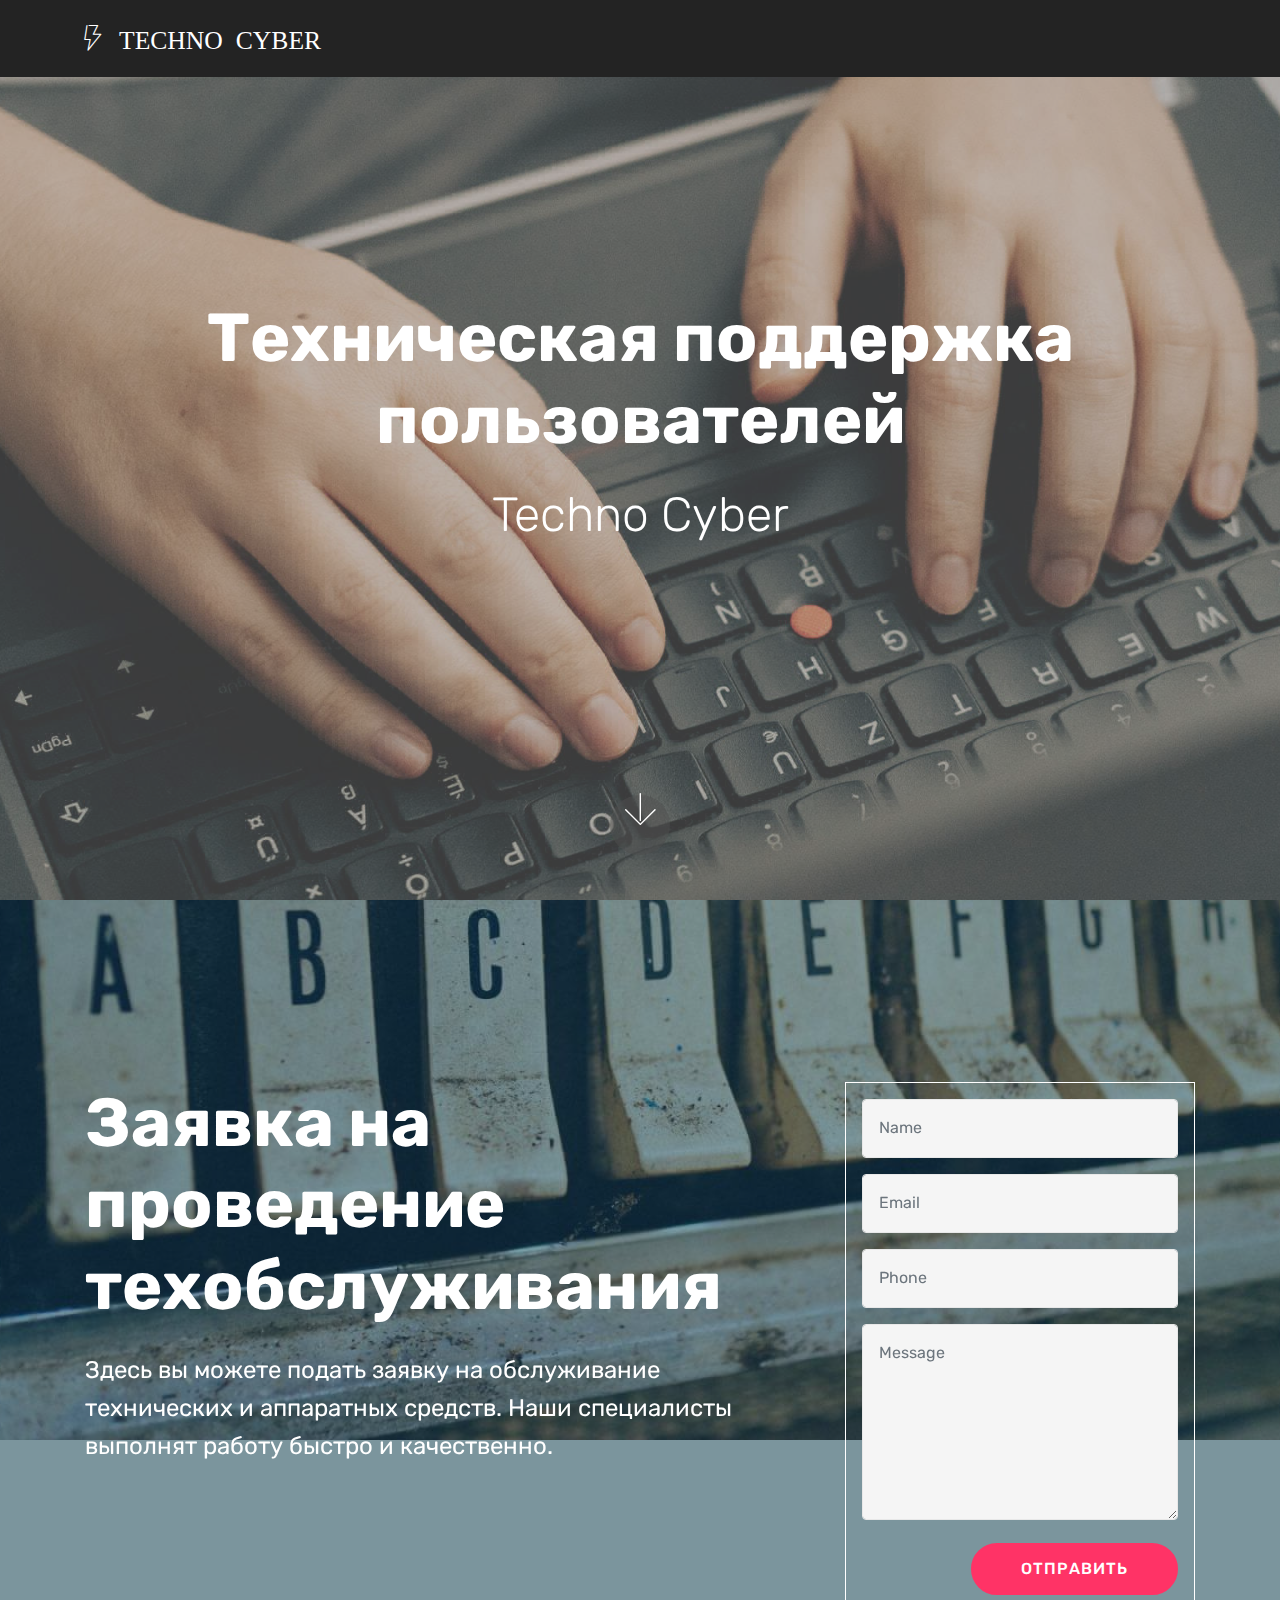
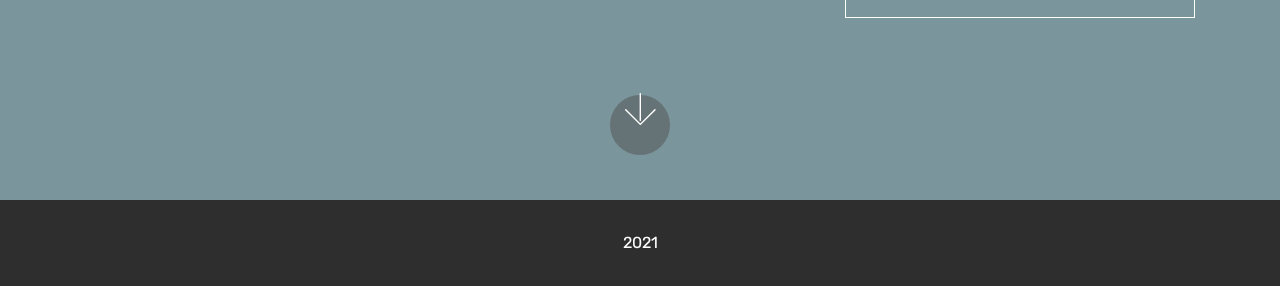
==== commit 4c2647ae: "Update index.html" ====
--- a/index.html
+++ b/index.html
@@ -8,7 +8,7 @@
   <meta name="viewport" content="width=device-width, initial-scale=1, minimum-scale=1">
   <link rel="shortcut icon" href="assets/images/logo2.png" type="image/x-icon">
   <meta name="description" content="">
-  <title>Home</title>
+  <title>TechnoCyber</title>
   <link rel="stylesheet" href="assets/web/assets/mobirise-icons/mobirise-icons.css">
   <link rel="stylesheet" href="assets/tether/tether.min.css">
   <link rel="stylesheet" href="assets/soundcloud-plugin/style.css">
@@ -122,76 +122,6 @@
     </div>
 </section>
 
-<section class="cid-sw8Zu3myHX" id="pricing-tables3-6">
-
-    
-
-    
-    <div class="container">
-        <div class="media-container-row">
-            <div class=" col-12 col-lg-4 col-md-6 my-2">
-                <div class="pricing">
-                    <div class="plan-header">
-                        <div class="plan-price">
-                            <span class="price-value mbr-fonts-style display-5">Р&nbsp;</span>
-                            <span class="price-figure mbr-fonts-style display-1">0</span>
-                            <h3 class="plan-title mbr-fonts-style display-5">
-                                Стандарт
-                            </h3>
-                            <hr>
-                        </div>
-                    </div>
-                    <div class="plan-body">
-                        <p class="mbr-text mbr-fonts-style display-7">
-                            Для наших клиентов.<br><br><br></p>
-                        <div class="mbr-section-btn pt-4 text-center"><a href="index.html" class="btn btn-primary display-4">КУПИТЬ СЕЙЧАС</a></div>
-                    </div>
-                </div>
-            </div>
-
-            <div class="col-12 col-lg-4 col-md-6 my-2">
-                <div class="pricing">
-                    <div class="plan-header">
-                        <div class="plan-price">
-                            <span class="price-value mbr-fonts-style display-5">Р&nbsp;</span>
-                            <span class="price-figure mbr-fonts-style display-1">4999*</span>
-                            <h3 class="plan-title mbr-fonts-style display-5">
-                                Бизнес
-                            </h3>
-                            <hr>
-                        </div>
-                    </div>
-                    <div class="plan-body">
-                        <p class="mbr-text mbr-fonts-style display-7">
-                            Комплексное обслуживание и техническая поддержка для корпораций. * в месяц.</p>
-                        <div class="mbr-section-btn pt-4 text-center"><a href="index.html" class="btn btn-primary display-4">КУПИТЬ СЕЙЧАС</a></div>
-                    </div>
-                </div>
-            </div>
-
-            <div class="col-12 col-lg-4 col-md-6 my-2">
-                <div class="pricing">
-                    <div class="plan-header">
-                        <div class="plan-price">
-                            <span class="price-value mbr-fonts-style display-5">Р&nbsp;</span>
-                            <span class="price-figure mbr-fonts-style display-1">9999*</span>
-                            <h3 class="plan-title mbr-fonts-style display-5">
-                                Премиум
-                            </h3>
-                            <hr>
-                        </div>
-                    </div>
-                    <div class="plan-body ">
-                        <p class="mbr-text mbr-fonts-style display-7">Обслуживание, обучение, техническая поддержка. * в месяц.<br></p>
-                        <div class="mbr-section-btn pt-4 text-center"><a href="index.html" class="btn btn-primary display-4">КУПИТЬ СЕЙЧАС</a></div>
-                    </div>
-                </div>
-            </div>
-
-        </div>
-    </div>
-</section>
-
 <section once="" class="cid-sw8UNbU6nE" id="footer6-5">
 
     
@@ -221,4 +151,4 @@
   
   
 </body>
-</html>+</html>
